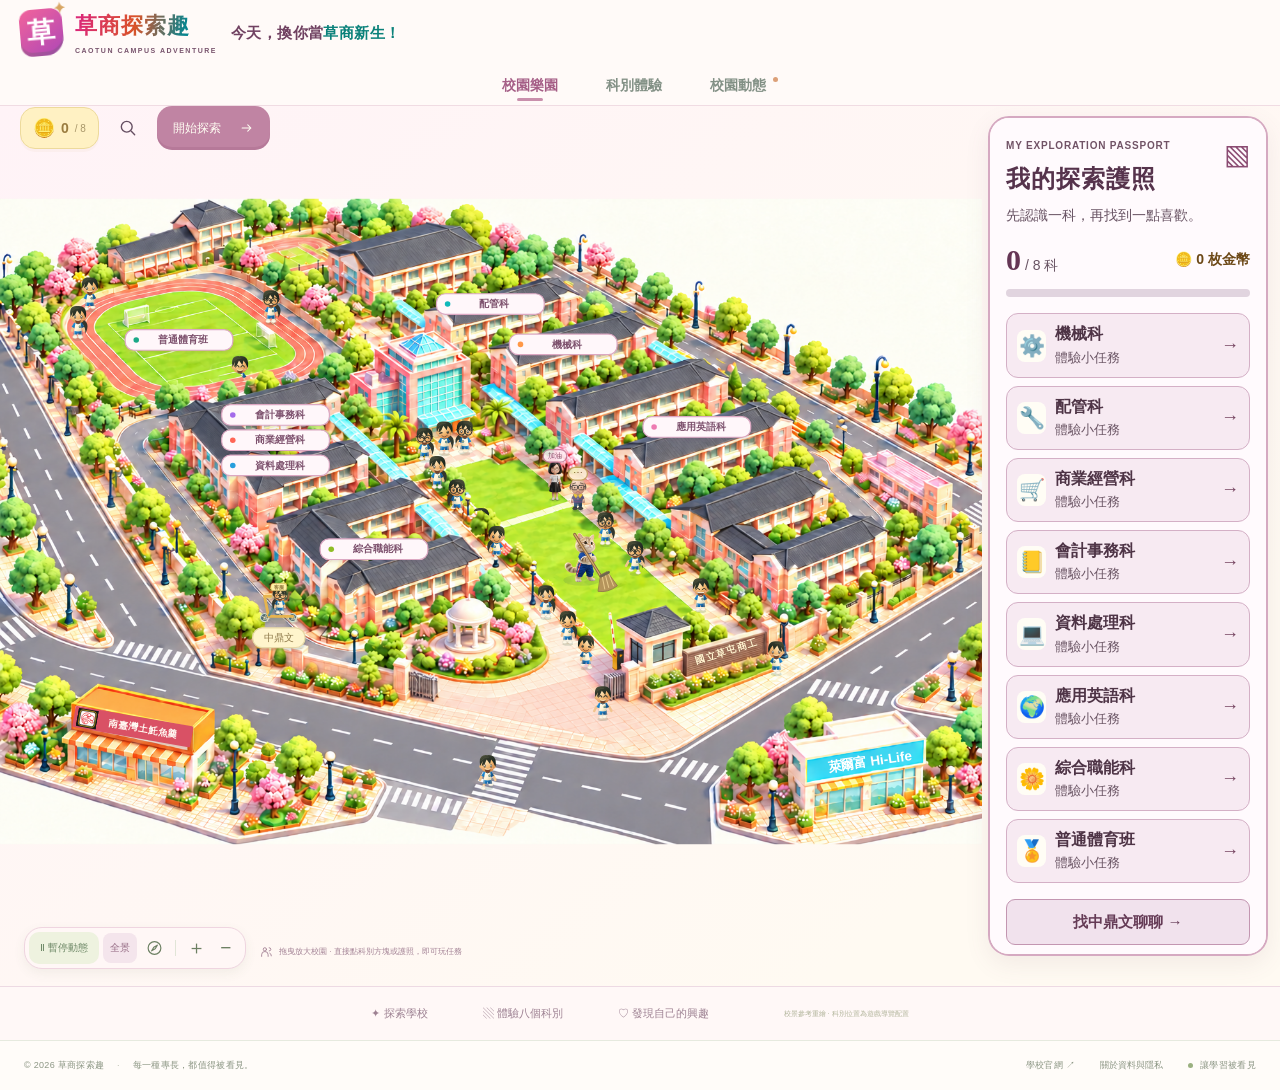
==== index.html @ c5e4c260 "Remove the cheering character background and use the transparent cutout" ====
<!DOCTYPE html>
<html lang="zh-Hant">
<head>
<meta charset="UTF-8"><meta name="viewport" content="width=device-width, initial-scale=1.0">
<meta name="theme-color" content="#fff3f7"><title>草商探索趣｜今天，換你當草商新生！</title>
<link rel="icon" type="image/svg+xml" href="assets/campus-favicon.svg">
<link rel="preload" as="image" href="assets/campus-macaron.png?v=iron-roofs2-pavilion">
<link rel="preload" as="image" href="assets/groundskeeper-cat.png">
<link rel="stylesheet" href="assets/campus.css">
<link rel="stylesheet" href="assets/campus-layout.css?v=supporter-original1">
<link rel="stylesheet" href="assets/data-processing-intro.css?v=shared-photos2">
</head>
<body>
<svg class="icon-library" aria-hidden="true"><defs>
<symbol id="i-compass" viewBox="0 0 24 24"><circle cx="12" cy="12" r="9"/><path d="m16 8-3 5-5 3 3-5z"/></symbol>
<symbol id="i-search" viewBox="0 0 24 24"><circle cx="10.5" cy="10.5" r="6.5"/><path d="m16 16 4 4"/></symbol>
<symbol id="i-arrow" viewBox="0 0 24 24"><path d="M5 12h14m-5-5 5 5-5 5"/></symbol>
<symbol id="i-close" viewBox="0 0 24 24"><path d="m6 6 12 12M18 6 6 18"/></symbol>
<symbol id="i-pin" viewBox="0 0 24 24"><path d="M19 10c0 5-7 11-7 11S5 15 5 10a7 7 0 1 1 14 0Z"/><circle cx="12" cy="10" r="2"/></symbol>
<symbol id="i-book" viewBox="0 0 24 24"><path d="M12 5v15M3 4c4-1 6 0 9 2 3-2 5-3 9-2v14c-4-1-6 0-9 2-3-2-5-3-9-2Z"/></symbol>
<symbol id="i-signal" viewBox="0 0 24 24"><path d="M5 19v-4m7 4V9m7 10V3"/></symbol>
<symbol id="i-settings" viewBox="0 0 24 24"><path d="M4 7h16M4 17h16"/><circle cx="9" cy="7" r="3"/><circle cx="15" cy="17" r="3"/></symbol>
<symbol id="i-people" viewBox="0 0 24 24"><circle cx="9" cy="8" r="3"/><path d="M3 21v-3a6 6 0 0 1 12 0v3m2-16a3 3 0 0 1 0 6m1 4a5 5 0 0 1 3 5"/></symbol>
<symbol id="i-leaf" viewBox="0 0 24 24"><path d="M20 3C8 2 2 8 6 15c7 5 14-1 14-12ZM4 21 15 9"/></symbol>
<symbol id="i-grid" viewBox="0 0 24 24"><rect x="3" y="3" width="7" height="7" rx="2"/><rect x="14" y="3" width="7" height="7" rx="2"/><rect x="3" y="14" width="7" height="7" rx="2"/><rect x="14" y="14" width="7" height="7" rx="2"/></symbol>
<symbol id="i-clock" viewBox="0 0 24 24"><circle cx="12" cy="12" r="9"/><path d="M12 7v5l3 2"/></symbol>
<symbol id="i-award" viewBox="0 0 24 24"><circle cx="12" cy="8" r="5"/><path d="m8 12-2 9 6-3 6 3-2-9"/></symbol>
</defs></svg>
<header class="header">
<div class="header-identity"><a href="./" class="brand" aria-label="草商探索趣首頁"><span class="brand-mark">草<span>✦</span></span><span><span class="brand-name">草商探索趣</span><small>CAOTUN CAMPUS ADVENTURE</small></span></a><h1 class="header-slogan">今天，換你當<span>草商新生！</span></h1></div>
<nav aria-label="主要導覽"><button class="nav-btn active" data-view="map">校園樂園</button><button class="nav-btn" data-view="courses">科別體驗</button><button class="nav-btn" data-view="activity">校園動態 <span class="nav-dot"></span></button></nav>
<div class="header-right"><button id="quest-wallet" class="quest-wallet" aria-label="查看金幣與獎品小舖">🪙 0 / 8</button><span class="demo-pill"><i></i><span id="data-mode">示範動態模式</span></span><button class="icon-btn search-toggle" aria-label="搜尋科別"><svg><use href="#i-search"/></svg></button><button class="visit-btn" id="visit">開始探索 <svg><use href="#i-arrow"/></svg></button></div>
</header>
<main>
<section class="map-page" id="map-page">
<div id="map-viewport" class="map-viewport" aria-label="可拖曳、縮放與選取的立體校園地圖"><svg id="campus-map" viewBox="0 0 1240 815" role="group" aria-label="草商探索趣互動地圖"><defs><linearGradient id="student-skin" x1="0" y1="0" x2=".85" y2="1"><stop stop-color="#ffe5b8"/><stop offset=".55" stop-color="#efbf83"/><stop offset="1" stop-color="#d89d65"/></linearGradient><linearGradient id="student-hair" x2="1" y2="1"><stop stop-color="#575749"/><stop offset=".5" stop-color="#2c3029"/><stop offset="1" stop-color="#1f251f"/></linearGradient><linearGradient id="uniform-blue" x2="1" y2="1"><stop stop-color="#307eac"/><stop offset="1" stop-color="#1b537b"/></linearGradient><filter id="shadow" x="-40%" y="-50%" width="180%" height="230%"><feGaussianBlur stdDeviation="12"/></filter><filter id="soft-shadow" x="-50%" y="-50%" width="200%" height="230%"><feDropShadow dx="0" dy="7" stdDeviation="5" flood-color="#356855" flood-opacity=".16"/></filter><linearGradient id="water" x2="0" y2="1"><stop stop-color="#d2e9e5"/><stop offset="1" stop-color="#c3e1db"/></linearGradient><pattern id="water-grid" width="55" height="32" patternUnits="userSpaceOnUse"><path d="M23 17q6 3 12 0" stroke="#86bdb1" stroke-width="1" fill="none" opacity=".24"/></pattern></defs><g id="map-world"></g></svg></div>
<div class="map-caption"><span class="tiny-orbit"></span>每個科別，都有新的可能<span class="caption-line"></span><span>點選科別方塊，開始體驗</span></div>
<aside class="passport-panel" id="passport-panel" aria-label="探索護照"></aside><aside class="live-panel" hidden><div class="panel-top"><div><span class="eyebrow">CAMPUS HAPPENINGS</span><h2>校園裡，正在發生</h2></div><span class="pulse-label"><i></i><span id="live-label">DEMO</span></span></div><div class="panel-tabs"><button class="active" data-feed="all">最新動態</button><button data-feed="event">活動消息</button></div><div id="feed-list" aria-live="polite"></div><button class="all-activity" data-view="activity">看看校園的大小事 <svg><use href="#i-arrow"/></svg></button><div class="bot-note"><span class="bot-face">▣</span><span>TA bot 的校園觀測站<small id="bot-note">示範動態 · 尚未連接 Discord</small></span><button class="icon-btn" id="connect-bot" aria-label="設定 TA bot 資料來源"><svg><use href="#i-settings"/></svg></button></div></aside>
<div class="map-controls"><button id="toggle-walk" class="walk-toggle" aria-pressed="false">Ⅱ 暫停散步</button><button id="map-fit" class="map-fit" aria-label="查看完整校園全景">全景</button><button class="icon-btn" id="reset-map" aria-label="重設地圖視角"><svg><use href="#i-compass"/></svg></button><span></span><button class="icon-btn" id="zoom-in" aria-label="放大地圖">＋</button><button class="icon-btn" id="zoom-out" aria-label="縮小地圖">−</button></div>
<div class="map-hint"><svg><use href="#i-people"/></svg>拖曳放大校園 · 直接點科別方塊或護照，即可玩任務</div>
<div class="campus-guide"><span>你的探索起點</span><b>還沒想好方向？</b><button id="random-department">幫我選個科別 <svg><use href="#i-arrow"/></svg></button><span class="guide-flower">✿</span></div>
</section>
<section id="content-page" class="content-page" hidden></section>
<section class="stats-bar" hidden aria-label="校園示範統計"><div class="stats-intro"><span class="small-logo">✳</span><div>校園的每一天，<br><b>都有新的成長。</b></div></div><div class="stat"><span><svg><use href="#i-grid"/></svg>探索科別</span><strong>08<small>科</small></strong></div><div class="stat"><span><svg><use href="#i-people"/></svg>本週互動次數</span><strong id="stat-interactions">1,286<small>次</small></strong></div><div class="stat"><span><svg><use href="#i-book"/></svg>進行中的學習活動</span><strong id="stat-activities">12<small>項</small></strong></div><div class="stat"><span><svg><use href="#i-award"/></svg>本月證照學習里程碑</span><strong id="stat-milestones">38<small>筆</small></strong></div><span class="stats-label" id="stats-label">校園動態為示範數據</span></section>
<section class="adventure-promise"><span>✦ 探索學校</span><span>▧ 體驗八個科別</span><span>♡ 發現自己的興趣</span><small>校景參考重繪 · 科別位置為遊戲導覽配置</small></section>
</main>
<footer><span>© <span id="year"></span> 草商探索趣 <span class="footer-dot">·</span> 每一種專長，都值得被看見。</span><div><a href="https://www.ttvs.ntct.edu.tw/" target="_blank" rel="noopener noreferrer">學校官網 ↗</a><button id="source-info">關於資料與隱私</button><span class="built-with"><i></i>讓學習被看見</span></div></footer>
<div class="modal-backdrop" id="modal-backdrop" hidden><section class="dialog" id="dialog" role="dialog" aria-modal="true" aria-labelledby="dialog-title" tabindex="-1"></section></div>
<div class="toast" id="toast" role="status" hidden></div>
<script src="assets/curriculum-data.js" defer></script>
<script src="assets/campus-life.js?v=header-supporter3d1" defer></script>
<script src="assets/campus-quests.js?v=readable1" defer></script>
<script src="assets/campus-art.js" defer></script>
<script src="assets/campus-map.js?v=header-supporter3d1" defer></script>
<script src="assets/campus-navigation.js?v=header-supporter3d1" defer></script>
<script src="assets/campus-visitor.js?v=supporter-cutout1" defer></script>
<script src="assets/campus-missions.js" defer></script>
<script src="assets/campus-guides.js?v=readable1" defer></script>
<script src="assets/data-processing-intro.js?v=shared-photos2" defer></script>
<script src="assets/business-management-intro.js?v=business-photos1" defer></script>
<script src="assets/campus-app.js?v=business-photos1" defer></script>
</body></html>
---- assets/campus.css ----
:root{--ink:#263d36;--muted:#7d8c83;--green:#2c6a50;--line:#e4e9df;--cream:#fbfcf6;--orange:#e69b67}*{box-sizing:border-box}body{margin:0;color:var(--ink);background:#fbfcf7;font-family:Inter,"Noto Sans TC","PingFang TC","Microsoft JhengHei",sans-serif;font-size:14px;-webkit-font-smoothing:antialiased}button,a,input{font:inherit}button,a{-webkit-tap-highlight-color:transparent}button{cursor:pointer}a{color:inherit;text-decoration:none}button{color:inherit}button:focus-visible,a:focus-visible,[role=button]:focus-visible,input:focus-visible{outline:3px solid #d4a45c;outline-offset:4px}button{border:0;background:none}svg{width:20px;height:20px;fill:none;stroke:currentColor;stroke-width:1.65;stroke-linecap:round;stroke-linejoin:round;flex-shrink:0}[hidden]{display:none!important}.icon-library{position:absolute;width:0;height:0;overflow:hidden}.header{height:96px;display:flex;align-items:center;justify-content:space-between;padding:0 4.2%;border-bottom:1px solid #e5e9de;background:#fcfcf7;position:relative;z-index:5}.brand{display:flex;gap:12px;align-items:center;font-weight:800;font-size:23px;letter-spacing:1px}.brand small{display:block;font-size:8px;font-weight:600;letter-spacing:2.1px;margin-top:6px}.brand-mark{width:43px;height:47px;background:#33674f;color:#fcf7da;display:grid;place-items:center;font-size:28px;position:relative;transform:rotate(-5deg);border-radius:13px 15px 17px 12px}.brand-mark span{position:absolute;font-size:15px;right:-6px;top:-8px;color:#d8a563}.header nav{height:100%;display:flex;gap:33px;align-items:stretch;margin-left:38px}.nav-btn{position:relative;color:#829085;font-size:14px;font-weight:600;padding:0 4px}.nav-btn.active{color:#2a624a}.nav-btn.active:after{position:absolute;content:'';bottom:22px;left:30%;right:30%;height:3px;border-radius:3px;background:#387655}.nav-dot{display:inline-block;width:5px;height:5px;background:#dca078;border-radius:50%;margin-bottom:8px;margin-left:3px}.header-right{display:flex;gap:18px;align-items:center}.demo-pill{font-size:11px;display:flex;align-items:center;gap:6px;color:#7c886e}.demo-pill i,.pulse-label i,.built-with i{width:6px;height:6px;background:#74a482;border-radius:50%;display:inline-block}.icon-btn{display:grid;place-items:center;width:34px;height:34px;border-radius:8px}.icon-btn:hover{background:#edf1e7}.visit-btn{background:#2f644d;color:#fffef3;padding:12px 16px;display:flex;align-items:center;gap:18px;border-radius:8px;font-size:12px}.visit-btn svg{width:15px}.map-page{height:748px;position:relative;overflow:hidden;background:radial-gradient(ellipse at 43% 48%,#dfede4 0,#ecf2e9 54%,#f3f4eb 100%)}.map-page:after{content:'';position:absolute;inset:0;pointer-events:none;background:radial-gradient(ellipse at 55% 20%,transparent 30%,#f0f3e52a 70%)}.intro{position:absolute;z-index:2;top:47px;left:4.2%;pointer-events:none}.eyebrow{font-size:10px;letter-spacing:2.5px;font-weight:650;color:#7c917f}.intro .eyebrow{display:flex;align-items:center;gap:8px;letter-spacing:3px}.eyebrow>span{width:17px;height:1px;background:#748b72}.intro h1{font-size:43px;line-height:1.5;letter-spacing:2px;margin:19px 0 17px;font-weight:800;position:relative}.intro h1 span{color:#387052;position:relative;white-space:nowrap}.intro h1 span:after{content:'';height:9px;background:#d6deb5b3;position:absolute;bottom:1px;left:0;right:0;border-radius:50%;z-index:-1}.hero-star{position:absolute;width:26px;height:26px;right:-21px;top:62px;color:#be9c62;stroke-width:.6;fill:#be9c62}.intro p{color:#7b887c;font-size:13px;line-height:1.95;letter-spacing:.7px;margin:0}.intro-bottom{display:flex;align-items:center;gap:10px;margin-top:24px;font-size:9px;color:#7d8979}.intro-bottom small{display:block;font-size:8px;color:#98a293;margin-top:4px}.avatars{display:flex;padding-left:5px}.avatars b{font-size:9px;font-weight:500;display:grid;place-items:center;height:25px;width:25px;border:2px solid #eff3e8;margin-left:-5px;border-radius:50%;background:#d9c4a5;color:#665b42}.avatars b:nth-child(2){background:#b0c8ae}.avatars b:nth-child(3){background:#e6ba9b}.avatars b:nth-child(4){background:#fffaf0;color:#8c977f}.map-toolbar{position:absolute;top:30px;left:38.5%;display:flex;gap:6px;z-index:3;padding:6px;background:#fbfcf1cc;border:1px solid #fff9;border-radius:30px;box-shadow:0 4px 20px #465f4010}.chip{border-radius:24px;font-size:10px;display:flex;align-items:center;gap:6px;padding:10px 12px;white-space:nowrap;color:#89907e}.chip svg{width:13px;height:13px}.chip.active{background:#3b6d51;color:white;box-shadow:0 3px 6px #2a5d4f1a}.chip:hover:not(.active){background:#e9eedf}.dot{display:inline-block;height:6px;width:6px;border-radius:50%}.engineering{background:#dbac74}.business{background:#9eabcf}.community{background:#8ab17d}.map-viewport{position:absolute;width:calc(100% - 286px);height:790px;left:0;top:34px;cursor:grab;touch-action:none;z-index:1}.map-viewport.dragging{cursor:grabbing}.map-viewport>svg{height:100%;width:100%;overflow:visible;stroke:none}.map-viewport .island{cursor:pointer;outline:none;transition:opacity .3s}.map-viewport .island.dim{opacity:.22}.map-viewport .island:focus-visible .island-top{stroke:#386a4f;stroke-width:4}.island-top{transition:filter .25s}.island:hover .island-top{filter:brightness(1.04)}.island-label{font-family:inherit;pointer-events:none;stroke:none}.island-label .label-name{font-size:13px;fill:#3d5e4d;font-weight:700;letter-spacing:.4px}.island-label .label-sub{font-size:8px;fill:#8a9b86}.island:hover .label-bg{fill:#fffdf0}.label-bg{fill:#fcfff4;filter:drop-shadow(0 3px 5px #3a60441a)}.map-caption{position:absolute;left:34%;bottom:89px;font-size:10px;color:#7a9387;display:flex;align-items:center;gap:10px;z-index:2;pointer-events:none;letter-spacing:1px}.tiny-orbit{width:9px;height:9px;border:1px solid #91a38b;border-radius:50%}.caption-line{height:1px;width:28px;background:#b1c2ad}.map-caption>span:last-child{font-size:9px;color:#8ea18d}.live-panel{position:absolute;z-index:3;right:3.3%;top:111px;width:268px;background:#fcfdf8ed;border:1px solid #fff;border-radius:16px;box-shadow:0 10px 35px #4a695312;overflow:hidden}.panel-top{padding:23px 21px 17px;display:flex;justify-content:space-between;align-items:center}.panel-top .eyebrow{font-size:8px;letter-spacing:1.4px;color:#929d86}.panel-top h2{font-size:19px;letter-spacing:1px;margin:9px 0 0}.pulse-label{display:flex;align-items:center;gap:5px;font-size:8px;color:#7e9d71;letter-spacing:1px;border:1px solid #e1e9d8;padding:5px 7px;border-radius:12px}.pulse-label i{width:4px;height:4px}.panel-tabs{display:flex;gap:24px;border-bottom:1px solid #e9eddf;padding:0 21px}.panel-tabs button{font-size:11px;padding:0 0 12px;color:#9ba18f;position:relative}.panel-tabs button.active{color:#43734b}.panel-tabs button.active:after{content:'';height:2px;background:#527a4b;position:absolute;bottom:0;left:0;right:0}.feed-item{padding:18px 20px 16px;width:100%;text-align:left;display:flex;gap:10px;align-items:flex-start;border-bottom:1px solid #edf0e5;transition:background .2s}.feed-item:hover{background:#f0f4e8}.feed-icon{width:31px;height:31px;display:grid;place-items:center;border-radius:9px;flex-shrink:0;font-size:14px}.feed-item h3{font-size:11px;line-height:1.7;margin:0 0 6px;font-weight:600}.feed-meta{font-size:9px;color:#9ba391;display:flex;align-items:center;gap:6px}.feed-meta b{font-size:8px;font-weight:500;color:#7f9179;background:#edf2e4;padding:2px 5px;border-radius:3px}.all-activity{display:flex;align-items:center;justify-content:center;gap:18px;font-size:10px;color:#66815d;padding:17px;width:100%}.all-activity svg{width:13px;height:13px}.bot-note{display:flex;align-items:center;gap:9px;background:#f0f3e9;border-top:1px dashed #dbe2cf;padding:13px 14px;font-size:10px;color:#6d7e60}.bot-note small{display:block;font-size:8px;color:#9ba38d;margin-top:4px}.bot-face{font-size:26px;color:#8eaa77}.bot-note .icon-btn{margin-left:auto;width:25px;height:25px}.bot-note svg{width:14px}.map-controls{display:flex;align-items:center;position:absolute;right:26%;bottom:28px;background:#fffff4;border:1px solid #e0e6d6;border-radius:10px;padding:5px;box-shadow:0 4px 8px #59734f08;z-index:3}.map-controls .icon-btn{width:30px;height:30px;font-size:19px;color:#6d8063}.map-controls .icon-btn svg{width:17px}.map-controls>span{width:1px;height:16px;background:#e1e5d7;margin:0 5px}.map-hint{position:absolute;bottom:38px;left:36.5%;font-size:9px;color:#8c9e89;display:flex;align-items:center;gap:6px;z-index:2}.map-hint svg{width:13px;height:13px}.island-guide{position:absolute;left:4.2%;bottom:40px;z-index:2;width:235px;padding:18px 22px;background:#fbfcf0c2;border:1px solid #fff;border-radius:12px;box-shadow:0 8px 25px #45634805}.island-guide>span:first-child{font-size:8px;letter-spacing:2px;color:#98a186;display:block}.island-guide b{font-size:13px;display:block;margin:9px 0}.island-guide button{display:flex;align-items:center;gap:15px;font-size:10px;color:#7d9472;padding:0}.island-guide svg{width:13px;height:13px}.guide-flower{position:absolute;font-size:47px;color:#c1cdb0;right:17px;top:28px}.stats-bar{display:flex;align-items:center;padding:29px 5% 35px;background:#fbfcf5;border-top:1px solid #e5e9dc;position:relative;gap:0}.stats-intro{display:flex;align-items:center;gap:13px;font-size:12px;line-height:1.9;flex:1.2}.small-logo{width:41px;height:43px;border-radius:12px;display:grid;place-items:center;background:#eaf0de;color:#728758;font-size:30px}.stats-intro b{font-weight:600}.stat{flex:1;border-left:1px solid #e8ebdf;padding-left:39px}.stat>span{font-size:10px;color:#8b9681;display:flex;align-items:center;gap:7px}.stat svg{width:13px;height:13px}.stat strong{font-size:30px;letter-spacing:1px;display:block;font-weight:550;margin-top:10px;color:#3b5d46;font-family:Georgia,"Times New Roman",serif}.stat strong small{font-size:10px;color:#929d88;margin-left:7px;font-family:inherit;font-weight:400}.stats-label{position:absolute;right:4.2%;bottom:11px;font-size:8px;color:#a1a78e}footer{display:flex;justify-content:space-between;gap:15px;align-items:center;font-size:9px;color:#8d9785;padding:23px 4.2%;border-top:1px solid #e6eadf;letter-spacing:.3px}footer>div{display:flex;align-items:center;gap:25px}footer button{font-size:9px;padding:0;color:inherit}.footer-dot{margin:0 10px;color:#b8bdae}.built-with{display:flex;align-items:center;gap:7px}.built-with i{height:5px;width:5px;background:#9ab080}.content-page{min-height:740px;padding:65px 8%;background:#f0f4e9}.page-eyebrow{font-size:10px;letter-spacing:3px;color:#7b9273}.content-page h1{font-size:36px;margin:14px 0}.page-description{color:#87917f;line-height:1.9;font-size:13px}.course-grid{display:grid;grid-template-columns:repeat(3,1fr);gap:20px;margin-top:35px}.course-card{padding:25px;text-align:left;border-radius:17px;background:#fffef5;border:1px solid #e4e9da;transition:transform .2s,box-shadow .2s}.course-card:hover{transform:translateY(-5px);box-shadow:0 10px 25px #3152380b}.course-card .card-icon{font-size:30px;margin-bottom:20px;display:block}.course-card h2{font-size:18px;margin:10px 0}.course-card p{font-size:12px;line-height:1.9;color:#839077;min-height:45px}.course-card .tag{font-size:10px;color:#728968;background:#edf1e6;border-radius:5px;display:inline-block;padding:5px 8px;margin-top:8px}.card-bottom{display:flex;justify-content:space-between;align-items:center;margin-top:22px;font-size:11px;color:#5e7c54}.activity-list{margin-top:30px;max-width:800px}.activity-list .feed-item{border:1px solid #e2e8d9;border-radius:12px;background:#fcfdf5;margin-bottom:12px;padding:22px}.activity-list .feed-item h3{font-size:15px}.activity-list .feed-meta{font-size:11px}.activity-list .feed-icon{height:43px;width:43px;font-size:20px}.modal-backdrop{position:fixed;inset:0;background:#203a3155;z-index:20;backdrop-filter:blur(7px);display:flex;align-items:center;justify-content:center;padding:24px}.dialog{width:560px;max-width:100%;max-height:88dvh;overflow-y:auto;background:#fcfdf5;border-radius:22px;box-shadow:0 30px 100px #12312535;padding:33px;position:relative;outline:0}.dialog-close{position:absolute;top:18px;right:18px;color:#7f8f75}.dialog-hero{height:115px;border-radius:13px;display:flex;align-items:center;justify-content:center;font-size:64px;margin:14px 0 25px;position:relative}.dialog .eyebrow{font-size:9px;letter-spacing:2px}.dialog h2{font-size:25px;letter-spacing:1px;margin:11px 0}.dialog p{font-size:13px;color:#7e8c74;line-height:1.95}.dialog h3{font-size:13px;margin:24px 0 13px}.dialog ul{padding-left:19px;line-height:2.1;font-size:12px;color:#74836a}.detail-tags{display:flex;gap:8px;flex-wrap:wrap}.detail-tags span{font-size:11px;padding:8px 11px;background:#eaf0e0;border-radius:7px;color:#68825b}.notice{padding:13px 15px;border-radius:9px;font-size:10px;line-height:1.8;background:#f1eedf;color:#8c815f;margin:20px 0}.dialog-footer{border-top:1px solid #e2e8d8;padding-top:16px;display:flex;align-items:center;justify-content:space-between;font-size:10px;color:#849277}.dialog-footer button,.primary-btn{background:#3c6b50;color:#fff;border-radius:8px;padding:11px 15px;font-size:12px}.dialog a{color:#47734e;text-decoration:underline}.dialog label{font-size:12px;display:block;margin:25px 0 9px}.dialog input{width:100%;border:1px solid #dce4ce;background:#fffef8;padding:13px;border-radius:9px;color:#36543b;font-size:13px}.form-actions{display:flex;gap:10px;margin-top:20px;align-items:center}.secondary-btn{padding:10px 14px;border:1px solid #d8e1cd;border-radius:8px;color:#7c8c70;font-size:12px}.form-status{font-size:11px;color:#9d633f;line-height:1.9;min-height:18px;margin-top:12px}.search-results{margin-top:18px}.search-result{display:flex;text-align:left;gap:14px;align-items:center;width:100%;padding:14px 8px;border-bottom:1px solid #e6ebdd;font-size:14px}.search-result span{font-size:24px}.search-result small{display:block;color:#8c9b80;font-size:10px;margin-top:5px}.search-result:hover{background:#edf2e4}.toast{position:fixed;bottom:35px;left:50%;transform:translateX(-50%);background:#2f5541;color:#fffdf1;border-radius:10px;padding:14px 24px;font-size:12px;z-index:30;box-shadow:0 10px 25px #23483026}.code-block{background:#edf2e4;padding:14px;border-radius:9px;overflow:auto;font-size:10px;color:#63785a;line-height:1.9}.map-viewport:before{content:'';position:absolute;width:300px;height:130px;left:45%;bottom:180px;border-radius:50%;background:#a7c5b1;opacity:.1;filter:blur(30px);pointer-events:none}@media(min-width:1500px){.map-page{height:790px}.map-viewport{left:4%;width:calc(100% - 390px)}.intro{top:65px}.live-panel{right:4.2%;width:290px;top:135px}.map-toolbar{left:40%}}@media(max-width:1150px){.header{padding:0 3%;height:82px}.brand{font-size:19px}.header nav{gap:20px;margin-left:0}.header-right{gap:10px}.demo-pill{display:none}.intro{left:3%;top:34px}.intro h1{font-size:34px}.intro p{font-size:11px}.intro-bottom{display:none}.live-panel{right:2%;width:234px;top:105px}.panel-top{padding:19px 17px 14px}.panel-top h2{font-size:17px}.feed-item{padding:15px}.map-toolbar{left:34%;top:24px;gap:0}.chip{padding:9px 9px;font-size:9px}.map-page{height:680px}.map-viewport{width:calc(100% - 180px);left:-60px;top:12px;height:740px}.map-caption{left:29%;bottom:85px;font-size:9px}.map-hint{left:31%;bottom:36px;font-size:8px}.map-controls{right:26%;bottom:25px}.island-guide{left:3%;width:205px;bottom:30px;padding:16px}.guide-flower{font-size:37px}.stat{padding-left:25px}.stats-intro{font-size:10px}.stat>span{font-size:9px}.stats-bar{padding-left:3%;padding-right:3%}.stat strong{font-size:27px}footer{font-size:8px;padding:20px 3%}footer>div{gap:15px}}
@media(max-width:800px){.header{height:74px;padding:0 5%}.brand{font-size:18px;gap:9px}.brand small{font-size:6px;letter-spacing:1.5px}.brand-mark{height:36px;width:34px;font-size:22px}.header nav{display:none}.header-right{gap:5px}.visit-btn{font-size:10px;padding:10px 12px;gap:8px}.visit-btn svg{width:13px}.map-page{height:1160px}.intro{top:33px;left:6%}.intro h1{font-size:35px;margin:12px 0}.intro p{font-size:11px}.intro .eyebrow{font-size:8px}.hero-star{right:-13px;top:50px;width:20px}.map-toolbar{top:282px;left:50%;transform:translateX(-50%);max-width:94%;padding:4px;gap:2px}.chip{font-size:9px;padding:9px 10px}.map-viewport{width:100%;height:600px;left:0;top:280px}.map-controls{right:6%;bottom:405px}.map-hint{left:6%;bottom:416px;font-size:9px}.map-caption{display:none}.live-panel{left:6%;right:6%;top:801px;width:auto}.panel-top{padding:17px 20px 14px}.panel-top>div{display:flex;gap:12px;align-items:center;flex-direction:row-reverse}.panel-top h2{margin:0;font-size:16px}.panel-top .eyebrow{font-size:7px}.panel-tabs{display:none}.feed-item{padding:12px 19px;gap:12px}.feed-item h3{margin:0 0 3px;font-size:11px}.feed-icon{width:28px;height:28px}.feed-meta{font-size:8px}.all-activity{padding:12px}.bot-note{padding:10px 15px}.island-guide{left:auto;right:6%;top:54px;bottom:auto;width:126px;padding:14px 12px;background:#f9fbef90}.island-guide>span:first-child{font-size:7px;letter-spacing:1px}.island-guide b{font-size:10px;margin:8px 0 10px}.island-guide button{font-size:8px;gap:4px}.guide-flower{position:static!important;display:block;font-size:40px;text-align:center;margin-top:10px;color:#abbf99}.stats-bar{padding:24px 6% 30px;display:grid;grid-template-columns:1fr 1fr;gap:26px}.stats-intro{display:none}.stat{padding-left:18px;border-left:2px solid #e2e8d6}.stat>span{font-size:9px}.stat strong{font-size:29px;margin-top:7px}.stats-label{font-size:7px;bottom:8px;right:6%}footer{padding:20px 6%;align-items:flex-start;flex-direction:column;font-size:8px;gap:13px}footer>div{width:100%;gap:20px}.built-with{margin-left:auto}.content-page{padding:35px 6%;min-height:750px}.content-page h1{font-size:29px}.course-grid{grid-template-columns:1fr 1fr;gap:12px;margin-top:25px}.course-card{padding:18px 15px}.course-card h2{font-size:16px}.course-card p{font-size:10px}.course-card .card-icon{font-size:25px;margin-bottom:12px}.card-bottom{font-size:9px}.dialog{padding:27px 23px;max-height:88dvh;border-radius:17px}.dialog h2{font-size:22px}.dialog-hero{height:90px;font-size:52px}.modal-backdrop{padding:15px}.dialog p{font-size:12px}.dialog .notice{font-size:9px}.toast{bottom:20px;max-width:90%;width:max-content;font-size:11px}.header:after{content:'';position:absolute;bottom:0;left:0;right:0;height:1px;background:#e2e8da}}
@media(prefers-reduced-motion:reduce){*{scroll-behavior:auto!important;transition:none!important;animation:none!important}} 
/* Keep the map clear of the introduction and information controls. */
@media(min-width:801px){.map-caption{left:34%;bottom:68px}.map-viewport{top:12px;height:724px}.map-hint{bottom:30px}.island-guide{bottom:28px;width:225px}.guide-flower{font-size:38px;right:12px}.map-caption{display:none}}
@media(max-width:800px){.header{height:112px;padding-bottom:38px}.header nav{display:flex;position:absolute;left:6%;right:6%;bottom:0;height:38px;align-items:stretch;justify-content:center;gap:45px;margin:0}.nav-btn{font-size:10px;padding:0 2px}.nav-btn.active:after{bottom:0;left:10%;right:10%;height:2px}.nav-dot{width:4px;height:4px;margin-bottom:5px}.island-guide{display:none}.intro h1{font-size:36px;letter-spacing:1px}.intro{top:29px}.intro p{font-size:12px}.map-toolbar{top:268px}.map-viewport{width:calc(100% + 80px);left:-40px;height:420px;top:306px}.map-controls{bottom:405px}.map-hint{bottom:414px;left:6%;font-size:8px}.live-panel{top:795px}.map-page{height:1160px}}
.program-tabs{display:flex;gap:8px;border-bottom:1px solid #e3e9d9;padding-bottom:12px;margin-top:25px;flex-wrap:wrap}.program-tabs button{border:1px solid #d9e2ce;border-radius:8px;padding:9px 15px;font-size:12px;color:#728765}.program-tabs button.active{background:#3b6b50;border-color:#3b6b50;color:#fff}.program-intro{padding-top:23px}.program-intro h3{font-size:20px;margin:12px 0 20px}.program-intro h3 small{display:block;font-size:10px;color:#87967c;margin-top:8px;font-weight:400}.credit-overview{display:grid;grid-template-columns:repeat(4,1fr);gap:8px;background:#edf2e4;padding:18px 12px;border-radius:12px}.credit-overview div{text-align:center;border-right:1px solid #dae3ce}.credit-overview div:last-child{border:0}.credit-overview strong{display:block;font-size:24px;font-family:Georgia,serif;color:#456746}.credit-overview span{display:block;font-size:9px;color:#87977a;margin-top:6px}.highlight-courses{display:grid;grid-template-columns:1fr 1fr;gap:8px}.highlight-courses>span{font-size:11px;display:flex;align-items:center;justify-content:space-between;gap:8px;background:#f0f3e8;border-radius:7px;padding:11px 10px;color:#627b55;line-height:1.6}.highlight-courses b{font-weight:400;white-space:nowrap;font-size:9px;color:#8a9c7b}.course-source{margin-top:15px;font-size:10px;line-height:1.9}.certificate-info{border-left:3px solid #d7e2c7;padding-left:15px;font-size:10px;line-height:1.8}.certificate-info p{font-size:11px}.island-activity-link{display:block;font-size:11px;color:#758b65;margin:23px auto 0}.curriculum-badge{display:flex;align-items:center;gap:9px;font-size:11px;color:#577c4f;margin-top:25px}.curriculum-badge svg{width:16px;height:16px}.curriculum-badge span{color:#92a083;font-size:10px}.curriculum-badge a{margin-left:10px;text-decoration:underline;text-underline-offset:4px}.curriculum-catalog{margin-top:65px;border-top:1px solid #dbe5cf;padding-top:40px;scroll-margin-top:30px}.curriculum-catalog h2{font-size:28px;letter-spacing:1px;margin:15px 0}.catalog-filters{display:grid;grid-template-columns:1.2fr .8fr 1fr 1.6fr;gap:14px;margin:25px 0}.catalog-filters label{font-size:10px;letter-spacing:.5px;color:#839376;display:flex;flex-direction:column;gap:9px}.catalog-filters select,.catalog-filters input{min-width:0;width:100%;border:1px solid #d7e2c9;color:#4e6d47;border-radius:8px;background:#fbfdf5;padding:12px 10px;height:42px;font-size:11px}.catalog-summary{padding-top:15px;display:flex;align-items:center;justify-content:space-between;gap:15px;font-size:10px;color:#889a7b}.catalog-summary strong{font-size:19px;color:#3e6140;margin-right:12px}.catalog-summary>div>span{font-size:10px}.catalog-source{margin:14px 0 22px;font-size:10px;color:#67885b}.catalog-source a{text-decoration:underline;text-underline-offset:4px}.table-scroll{overflow:auto;border:1px solid #dce5d1;border-radius:12px;background:#fbfdf5;max-height:610px}.course-table{width:100%;border-collapse:separate;border-spacing:0;text-align:left;font-size:11px;min-width:760px}.course-table caption{text-align:left;font-size:10px;padding:14px 20px;color:#7f9373;background:#f5f7ed}.course-table th,.course-table td{padding:13px 10px;border-bottom:1px solid #e7eddf;vertical-align:middle;line-height:1.7}.course-table thead th{font-size:10px;color:#6f8662;background:#eaf0e1;position:sticky;top:0;z-index:1;font-weight:500}.course-table th:first-child{padding-left:20px;min-width:180px}.course-table th[scope=row]{font-weight:500;font-size:12px;color:#496943}.course-table small{display:block;font-size:9px;color:#96a487;font-weight:400;max-width:250px;line-height:1.9}.course-table td{color:#6d8561;white-space:nowrap}.course-table tbody tr:hover{background:#f0f5e8}.course-table .zero-credit{color:#c0cab4}.course-table .total-credit{font-weight:600;color:#4c6c43}.course-kind{display:inline-block;border-radius:4px;background:#edf2e5;padding:2px 5px;font-size:9px;color:#809271}.course-table a{font-size:9px;text-decoration:underline;text-underline-offset:3px}.catalog-footnote{font-size:10px;color:#8a9c7c;line-height:1.9;margin:14px 0 0}.catalog-empty{text-align:center;padding:35px!important}.curriculum-sources{padding:3px 16px 10px;background:#f0f3e7;border-radius:10px;margin-top:20px}.curriculum-sources h3{margin-top:16px}.curriculum-sources p{font-size:11px}.curriculum-sources ul{font-size:10px;line-height:2.3}.dialog .curriculum-sources a{line-height:2}
@media(max-width:800px){.catalog-filters{grid-template-columns:1fr 1fr;gap:12px}.catalog-keyword{grid-column:auto}.catalog-summary{align-items:flex-start;gap:12px;flex-direction:column}.catalog-summary>div>span{display:block;margin-top:8px}.curriculum-catalog h2{font-size:24px}.curriculum-badge{font-size:9px;gap:5px;flex-wrap:wrap}.curriculum-badge span{font-size:8px}.curriculum-badge a{font-size:9px;margin-left:auto}.credit-overview{padding:16px 7px;gap:4px}.credit-overview strong{font-size:23px}.credit-overview span{font-size:8px}.highlight-courses{grid-template-columns:1fr}.curriculum-catalog{margin-top:40px;padding-top:30px}.highlight-courses>span{font-size:11px}.course-source{font-size:9px}.table-scroll{max-height:520px}.program-tabs button{font-size:11px}.chip{padding-left:8px;padding-right:8px;font-size:8px}}
/* A soft, storybook campus with original animal neighbours. */
body{font-family:"Arial Rounded MT Bold","Noto Sans TC","PingFang TC","Microsoft JhengHei",sans-serif;background:#fffdf2}.header{background:#fffdf2}.brand-mark{border-radius:16px 19px 17px 14px;background:#588064;box-shadow:inset 0 -4px #38644930}.map-page{background:radial-gradient(ellipse at 48% 48%,#e0f0dc 0,#eff5dc 55%,#f8f6e5 100%)}.intro h1{color:#3c6047;letter-spacing:2px}.intro h1 span{color:#729756}.hero-star{color:#d7b374}.map-toolbar{background:#fffdf0ef;border:2px solid #fffdf7;box-shadow:0 4px 0 #b9cba324;border-radius:24px}.chip.active{background:#83a571;box-shadow:inset 0 -3px #5c805941}.visit-btn{border-radius:15px;background:#6d9362;box-shadow:inset 0 -3px #466b4b55}.live-panel{background:#fffdf3;border-radius:23px;border:3px solid #fffef8;box-shadow:0 8px 0 #bac9a422,0 12px 30px #4a69500c}.island-guide{border-radius:23px;background:#fffdf0e6;border:2px solid #fffef5}.bot-note{background:#f0f3df}.panel-tabs button.active{color:#6f925c}.map-controls{border-radius:18px;border:2px solid #fffdf5;background:#fffced}.label-bg{fill:#fff5d5;filter:drop-shadow(0 4px 0 #637b3220)}.island-label .label-name{font-size:18px;fill:#4d6b47;font-weight:800;letter-spacing:1px}.map-viewport .island-top{stroke-width:5;stroke-linejoin:round}.island:hover .label-bg,.island:focus-visible .label-bg{fill:#fff0b5}.island:hover .friend-bob{animation:happy-hop .8s ease-in-out infinite}.friend-bob{animation:gentle-bob 4s ease-in-out infinite;transform-origin:center bottom}.animal-friend:nth-child(even) .friend-bob{animation-delay:-1.8s}.course-card{border-radius:25px;background:#fffdf1;border:2px solid #e6ecd7;box-shadow:0 4px 0 #bdc9a021}.course-card .card-icon{background:#eff2da;width:65px;height:65px;display:grid;place-items:center;border-radius:22px}.course-grid{grid-template-columns:repeat(4,1fr);gap:18px}.course-card h2{font-size:19px}.course-card .eyebrow{font-size:8px;letter-spacing:1.3px}.dialog{background:#fffcf0;border:4px solid #fffef5;border-radius:30px;max-width:690px;width:690px;padding:27px}.department-welcome{position:relative;background:var(--department-color);border-radius:22px;padding:25px 24px 20px;margin:22px 0 24px;overflow:hidden}.department-welcome:after{content:'✿';position:absolute;right:25px;bottom:-21px;font-size:110px;color:#fff7;transform:rotate(12deg);pointer-events:none}.department-welcome .eyebrow{font-size:9px;letter-spacing:2px;color:#708460}.department-welcome h2{font-size:29px;color:#3c6248;margin:12px 0}.department-welcome p{font-size:12px;max-width:80%;margin:8px 0 0;color:#678057}.department-mascot{float:right;font-size:48px;margin:2px 0 0 10px;position:relative;z-index:1}.lesson-groups h3{display:flex;align-items:center;gap:8px;font-size:15px;color:#54734b;margin:27px 0 15px}.lesson-groups h3 svg{width:18px}.lesson-groups h3>span{margin-left:auto;font-size:10px;color:#93a47c;background:#edf1dc;border-radius:12px;padding:5px 9px;font-weight:400}.specialist-list{display:grid;grid-template-columns:1fr 1fr;gap:10px}.specialist-course{background:#f4f5e6;border:1px solid #e5e9d3;border-radius:15px;padding:15px 14px}.specialist-course h4{font-size:12px;line-height:1.6;margin:0 0 6px;color:#4c6c45}.specialist-course span{font-size:9px;color:#90a079}.specialist-course p{font-size:9px;color:#8a9c77;margin:8px 0;line-height:1.8}.specialist-course a{font-size:9px;text-decoration:none;color:#789461}.course-footnote{font-size:9px!important;color:#98a080!important;line-height:1.9!important;margin:20px 0 0}.content-page{background:#f1f5e5}.curriculum-catalog h2{color:#53734c}.course-table{background:#fffdf2}.stats-bar{background:#fffdf1}.stats-bar strong{color:#5a7f4b}.small-logo{background:#eef1d7;color:#94ab68}.stats-bar .stats-label{color:#a0a589}footer{background:#fffdf5}.intro-bottom .avatars b{font-size:15px;width:29px;height:29px;background:#f7e5bb;border-color:#f3f6e4}.intro-bottom .avatars b:nth-child(2){background:#e5ecd0}.intro-bottom .avatars b:nth-child(3){background:#f2dccb}
@keyframes gentle-bob{0%,100%{transform:translateY(0)}50%{transform:translateY(-2px)}}@keyframes happy-hop{0%,100%{transform:translateY(0)}50%{transform:translateY(-7px) rotate(3deg)}}
@media(max-width:1100px){.course-grid{grid-template-columns:repeat(2,1fr)}}
@media(max-width:800px){.specialist-list{grid-template-columns:1fr}.department-welcome{padding:23px 18px 18px;border-radius:18px}.department-welcome h2{font-size:26px}.department-welcome p{max-width:100%;font-size:11px}.department-mascot{font-size:37px}.department-welcome .eyebrow{font-size:7px;letter-spacing:1px}.dialog{padding:20px 17px;border-radius:24px}.dialog-close{top:12px;right:12px}.course-grid{gap:12px}.course-card{padding:17px 13px;border-radius:20px}.course-card h2{font-size:17px}.course-card .card-icon{height:52px;width:52px;font-size:27px;border-radius:18px}.course-card .eyebrow{font-size:7px}.map-viewport{width:calc(100% + 60px);left:-30px;top:310px}.map-toolbar{max-width:96%}.chip{padding:9px 8px}.department-welcome:after{font-size:88px}}
@media(prefers-reduced-motion:reduce){.friend-bob,.island:hover .friend-bob{animation:none}}
@media(min-width:801px){.island-guide{bottom:18px;width:190px;padding:12px 17px}.island-guide b{font-size:12px}.guide-flower{font-size:29px;right:10px;top:30px}}
/* An ocean archipelago: staggered shores, narrow channels, little bridges. */
.map-page{background:radial-gradient(ellipse at 45% 20%,#b9e4df 0,#a3d5d5 55%,#a2d1d2 100%)}.map-page:after{background:linear-gradient(120deg,#f7f8df40,transparent 42%)}.map-viewport:before{display:none}.intro h1{font-size:37px;color:#345a4d;letter-spacing:2px}.intro h1 span{color:#446f5a}.intro h1 span:after{background:#fff0b075}.intro p,.intro-bottom{color:#547c71}.intro .eyebrow{color:#668879}.intro-bottom small{color:#72988c}.intro{top:47px}.hero-star{right:8px;top:55px}.map-hint{color:#4b8179}.live-panel{background:#fffff4f2;border-color:#fffffa;box-shadow:0 12px 25px #3d706e16}.island-guide{background:#fffdf0d9}.map-toolbar{background:#f8fff2df}.island-label .label-name{font-size:18px;font-weight:700;fill:#3d6553}.island-top{stroke:#fff9dc!important}.label-bg{fill:#fffff2;stroke:#f0ead2;filter:drop-shadow(0 3px 3px #2a676629)}.island:hover .label-bg{fill:#fff5cf}.wooden-bridge{filter:drop-shadow(0 5px 0 #5e958f20)}.friend-bob{animation:gentle-bob 3.7s ease-in-out infinite}.chibi-resident{filter:drop-shadow(1px 2px 0 #71886812)}.chibi-portrait{float:right;width:89px;height:110px;overflow:visible;position:relative;z-index:1;margin:-5px 3px -10px 15px;fill:none;stroke:none}.department-welcome{border:2px solid #ffffe8;padding:28px 25px 24px;border-radius:24px}.department-welcome:after{content:'✦';font-size:68px;bottom:-18px;right:100px;transform:rotate(15deg)}.department-welcome h2{font-size:30px}.department-welcome p{font-size:13px;line-height:1.8;max-width:77%}.guide-greeting{display:flex;align-items:center;gap:13px;padding:3px 9px 0}.guide-greeting>span{font-size:26px;color:#c9aa69}.guide-greeting p{color:#547450;font-size:14px;font-weight:500;margin:6px 0}.guide-greeting small{display:block;color:#95a181;font-size:10px;font-weight:400;margin-top:7px}.lesson-groups section{margin-top:29px}.lesson-groups h3{font-size:17px;margin:0 0 8px;color:#55744e}.lesson-groups h3 svg{color:#8caa74}.section-invite{font-size:11px!important;color:#92a07f!important;margin:0 0 16px 27px!important}.specialist-list{display:grid;grid-template-columns:1fr;gap:0;border:1px solid #e4e8d2;border-radius:19px;overflow:hidden;background:#fffff7}.friendly-lesson{border:0;border-bottom:1px dashed #e5e9d5;border-radius:0;padding:18px 20px;background:transparent;position:relative}.friendly-lesson:last-child{border:0}.friendly-lesson h4{font-size:14px;font-weight:650;color:#526e49;margin:0 0 8px;padding-left:16px;position:relative}.friendly-lesson h4:before{content:'';width:6px;height:6px;border-radius:50%;background:#c1cfa0;position:absolute;left:0;top:7px}.friendly-lesson .lesson-story{font-size:12px;line-height:1.85;color:#7a8b6a;margin:0 0 11px;padding-left:16px}.lesson-facts{padding-left:16px}.lesson-facts summary{font-size:9px;color:#9ba789;cursor:pointer;list-style:none;display:inline-flex;align-items:center;gap:6px}.lesson-facts summary:after{content:'⌄';font-size:12px}.lesson-facts[open] summary:after{content:'⌃'}.lesson-facts>p{font-size:10px;color:#8c9a7b;line-height:2;margin:8px 0}.lesson-facts a{font-size:10px}.more-lessons{margin-top:12px}.more-lessons>summary{list-style:none;font-size:11px;color:#7e956a;background:#edf1df;border-radius:13px;padding:13px 16px;cursor:pointer;display:flex;align-items:center;justify-content:space-between}.more-lessons>summary>span{font-size:16px;font-weight:400}.more-lessons[open]>summary>span{transform:rotate(45deg)}.more-lessons>.specialist-list{margin-top:10px}.dialog{max-width:620px;width:620px}.course-footnote{padding:0 6px}.ocean-ripples{animation:sea-drift 9s ease-in-out infinite}@keyframes sea-drift{0%,100%{transform:translateX(0);opacity:.25}50%{transform:translateX(10px);opacity:.5}}
@media(max-width:1150px){.intro h1{font-size:32px}.hero-star{width:22px}}
@media(max-width:800px){.intro h1{font-size:34px}.intro{top:31px}.intro p{font-size:12px}.hero-star{right:2px;top:48px}.chibi-portrait{height:89px;width:66px;margin-right:0}.department-welcome{padding:23px 16px 19px}.department-welcome h2{font-size:25px}.department-welcome p{max-width:100%;font-size:11px;clear:both;padding-top:3px}.department-welcome .eyebrow{max-width:73%;font-size:7px}.guide-greeting{gap:10px;padding-left:4px}.guide-greeting p{font-size:12px}.guide-greeting small{font-size:9px}.friendly-lesson{padding:16px}.friendly-lesson h4{font-size:13px}.friendly-lesson .lesson-story{font-size:12px}.lesson-groups h3{font-size:16px}.section-invite{font-size:10px!important}.map-controls{background:#fffff0ee}.intro-bottom{display:none}}
@media(prefers-reduced-motion:reduce){.ocean-ripples,.friend-bob{animation:none}}
.walking-resident{pointer-events:none}.walking-resident .friend-bob{animation:none}.walking-resident.is-walking .friend-bob{animation:stroll-body .65s ease-in-out infinite}.is-walking .step-left{animation:stroll-step .65s ease-in-out infinite;transform-origin:0 0}.is-walking .step-right{animation:stroll-step .65s ease-in-out -.325s infinite;transform-origin:0 0}.is-walking .arm-left{animation:stroll-arm .65s ease-in-out infinite;transform-origin:-8px -20px}.is-walking .arm-right{animation:stroll-arm .65s ease-in-out -.325s infinite;transform-origin:8px -20px}.residents-paused .friend-bob,.residents-paused .step-left,.residents-paused .step-right,.residents-paused .arm-left,.residents-paused .arm-right{animation:none!important}.school-resident .friend-bob{transform-origin:0 0}.walk-toggle{font-size:10px;white-space:nowrap;color:#6c8765;background:#eef2df;border-radius:10px;padding:9px 11px;margin-right:4px}.walk-toggle:hover{background:#e4ecd1}.walk-toggle:disabled{opacity:.65;cursor:default}.map-controls{right:3.3%;bottom:30px}.map-hint{left:29%;bottom:21px;font-size:8px}.map-viewport .island-label .label-bg{filter:drop-shadow(0 3px 2px #3a60441a)}
@keyframes stroll-step{0%,100%{transform:translateY(-1px) rotate(-10deg)}50%{transform:translateY(1px) rotate(10deg)}}@keyframes stroll-body{0%,100%{transform:translateY(0)}50%{transform:translateY(-1.3px)}}@keyframes stroll-arm{0%,100%{transform:rotate(-10deg)}50%{transform:rotate(10deg)}}
@media(max-width:800px){.map-controls{right:6%;bottom:405px}.map-hint{left:6%;bottom:452px;font-size:8px}.walk-toggle{font-size:9px;padding:8px 10px}.map-viewport .island-label .label-name{font-size:21px}.intro-bottom .avatars{display:none}}
@media(prefers-reduced-motion:reduce){.walking-resident *,.school-resident *{animation:none!important}}
@media(min-width:801px){.island-guide{bottom:88px;width:170px;left:2%;padding:12px 15px}.map-hint{left:3.3%;bottom:25px}.island-guide .guide-flower{display:none}}
.quest-wallet{display:flex;align-items:center;gap:6px;background:#fff1c3;border:1px solid #edda9c;color:#9a7c3f;border-radius:15px;padding:9px 12px;font-size:14px;font-weight:650;white-space:nowrap;box-shadow:0 3px 0 #d4b97a12}.quest-wallet>span{font-size:18px}.quest-wallet small{font-size:10px;font-weight:400;color:#a79568}.reward-npc{cursor:pointer;outline:none}.reward-npc:hover>rect,.reward-npc:focus-visible>rect{fill:#ffe69c;stroke:#bd9451;stroke-width:3}.reward-npc:focus-visible{filter:drop-shadow(0 0 4px #fff5ae)}.quest-complete .label-bg{fill:#eef4cc;stroke:#b6c887}.department-landmark{filter:drop-shadow(0 5px 1px #5b795018)}.quest-invitation{margin-top:30px;padding:25px 20px;background:#f7f0d8;border:1px solid #ebdca8;border-radius:21px;text-align:center}.quest-invitation>span{font-size:31px}.quest-invitation h3{font-size:17px;color:#806e41;margin:12px 0}.quest-invitation p{font-size:12px;color:#9c9069}.quest-invitation small{display:block;font-size:9px;color:#a39872;line-height:1.8;margin-top:14px}.quest-invitation .primary-btn{background:#b3975e;padding:13px 17px;border-radius:12px;font-size:12px}.quest-finish-note{padding:18px;background:#edf2db;border-radius:15px;margin-top:27px;color:#84966a;font-size:12px;line-height:1.9}.npc-portrait{width:86px;height:116px;fill:none;stroke:none;flex-shrink:0}.npc-shop-heading .npc-portrait{float:right;width:98px;height:132px;margin:0 0 8px 18px}.npc-shop-heading .eyebrow{padding-top:15px;font-size:9px}.npc-shop-heading h2{font-size:27px}.npc-shop-heading p{font-size:12px;line-height:1.9}.quest-balance{clear:both;display:flex;gap:10px;align-items:center;padding:20px;background:#f8f0d6;border:1px solid #ecdfb1;border-radius:18px;margin:23px 0 18px}.quest-balance>span{font-size:31px}.quest-balance strong{font-size:32px;color:#ad8d45;font-family:Georgia,serif}.quest-balance small{color:#a5966e;font-size:10px;margin-left:auto}.quest-stamps{display:grid;grid-template-columns:1fr 1fr;gap:8px}.quest-stamps>span{font-size:11px;padding:10px 12px;border-radius:9px;color:#a4aa98;background:#f0f2e7}.quest-stamps>span.earned{color:#6f8a54;background:#e8efd6}.reward-card{display:flex;align-items:center;gap:15px;background:#fff5dc;border:1px solid #eee1b9;border-radius:17px;padding:20px;margin:22px 0 17px}.reward-card>span{font-size:35px}.reward-card h3{margin:0;font-size:15px;color:#938050}.reward-card p{font-size:11px;margin:8px 0;color:#a99b77}.reward-card small{font-size:9px;line-height:1.8;color:#a99b77}.redeem-button{width:100%;padding:14px}.redeem-button:disabled{cursor:default;background:#d8ddc8;color:#8b977b}.reward-pending{font-size:11px!important;text-align:center;color:#a39872!important}.question-guide{display:flex;align-items:center;gap:18px;margin:27px 0 10px;padding:19px;background:#f0f3e1;border-radius:20px}.question-guide>p{font-size:17px;font-weight:600;color:#627b51;line-height:1.8;margin:0}.question-reassurance{font-size:12px!important;text-align:center}.question-options{display:flex;flex-direction:column;gap:12px;margin:23px 0}.question-options button{display:flex;align-items:center;justify-content:space-between;gap:12px;text-align:left;background:#fff6dd;border:1px solid #e8dbb1;border-radius:13px;padding:17px 18px;font-size:13px;color:#8f7e50}.question-options button:hover{background:#f1ebc8;transform:translateY(-1px)}.coin-celebration{text-align:center;font-size:67px;margin:15px 0 22px}.quest-progress{height:8px;border-radius:6px;background:#e7edda;overflow:hidden;margin:20px 0 25px}.quest-progress>span{height:100%;display:block;background:#d6b663;border-radius:6px}.fish-soup-shop{filter:drop-shadow(0 4px 2px #8d967a16)}
@media(max-width:1150px){.header-right{gap:9px}.header-right .visit-btn{display:none}.quest-wallet{font-size:12px;padding:8px 10px}}
@media(max-width:800px){.quest-wallet{gap:4px;font-size:12px;padding:8px 9px}.quest-wallet>span{font-size:16px}.quest-wallet small{font-size:9px}.header-right{gap:5px}.question-guide{padding:13px;gap:10px}.question-guide>p{font-size:14px}.question-guide .npc-portrait{width:65px;height:95px}.npc-shop-heading .npc-portrait{width:72px;height:103px}.npc-shop-heading h2{font-size:23px}.npc-shop-heading .eyebrow{font-size:7px;letter-spacing:1px}.quest-balance{padding:16px;gap:7px}.quest-balance small{font-size:9px}.quest-stamps>span{font-size:10px;padding:9px}.reward-card{padding:15px;gap:11px}.reward-card h3{font-size:13px}.reward-card>span{font-size:28px}.quest-invitation{padding:22px 15px}.question-options button{font-size:12px}.quest-invitation h3{font-size:15px}}
/* Jewel-blue water, sunlit faceted islands and saturated toy materials. */
.map-page{background:radial-gradient(ellipse at 44% 32%,#3bd6e8 0,#16b8dc 44%,#098fc2 100%)}.map-page:after{background:linear-gradient(135deg,#b8ffff26,transparent 45%)}.intro h1,.intro h1 span{color:#075a75;text-shadow:0 2px 0 #c2ffff35}.intro p{color:#186e83}.intro .eyebrow,.intro-bottom{color:#287b89}.intro-bottom small{color:#398896}.hero-star{color:#ffe077;fill:#ffe077}.intro h1 span:after{background:#ffed776b}.island-guide{background:#fffdf2ed;border-color:#fffef7;box-shadow:0 7px 0 #006d9d0d}.map-toolbar{background:#fffdf0f0}.chip.active{background:#138fa6;box-shadow:inset 0 -3px #066c8d66}.brand-mark{background:linear-gradient(145deg,#18a2ad,#17778b)}.visit-btn{background:linear-gradient(135deg,#1aa6b3,#168a9c);box-shadow:inset 0 -3px #106c8655}.live-panel{box-shadow:0 12px 30px #09628b28}.island-top{stroke:#fff8db!important;stroke-width:4!important}.island-label .label-name{fill:#1c6570;font-size:18px}.label-bg{fill:#fffef2;stroke:#ffe4a0;filter:drop-shadow(0 4px 2px #006f9b22)}.department-landmark{filter:url(#model-depth)}.school-resident{filter:drop-shadow(2px 3px 1px #17495845)}.campus-studio{stroke-linecap:round}.map-hint{color:#d7faff;text-shadow:0 1px 2px #006c96}.map-controls{border-color:#fff9da}.reward-npc:hover .boat-name rect,.reward-npc:focus-visible .boat-name rect{fill:#ffe18a;stroke:#d4932f;stroke-width:3}.cruising-npc{filter:drop-shadow(0 3px 2px #00578325)}.boat-wake{animation:wake-pulse .55s ease-in-out infinite;pointer-events:none}.boat-name{pointer-events:all}.residents-paused .boat-wake{animation:none;opacity:.35}.boat-portrait{width:115px!important;height:115px!important;overflow:visible}.shop-logo-preview{display:block;width:186px;max-width:70%;height:auto;margin:30px auto;border-radius:13px;box-shadow:0 8px 20px #234b3218}.fish-soup-shop{cursor:pointer;outline:none;filter:drop-shadow(4px 6px 2px #69482729)}.fish-soup-shop:focus-visible{filter:drop-shadow(0 0 5px #ffea6e)}.fish-soup-shop:hover{filter:drop-shadow(0 0 3px #ffeebd)}.npc-shop-heading h2{font-size:24px;line-height:1.5}.ocean-ripples{stroke:#d5ffff;opacity:.45}
@keyframes wake-pulse{0%,100%{opacity:.6;transform:scaleX(.97)}50%{opacity:1;transform:scaleX(1.03)}}
@media(max-width:800px){.intro h1{font-size:34px}.map-viewport .island-label .label-name{font-size:21px}.npc-shop-heading h2{font-size:20px}.boat-portrait{width:88px!important;height:95px!important}.map-hint{color:#e2fbff}.boat-name text{font-size:12px}.shop-logo-preview{width:155px}}
@media(prefers-reduced-motion:reduce){.boat-wake{animation:none}}
/* 草商探索趣 — a school, a passport, and a little possibility. */
body{background:#fbf8ed;color:#324d45}.header{background:#fffcf1;height:86px}.brand-mark{background:linear-gradient(145deg,#456c80,#234d65);border-radius:12px 12px 18px 12px;color:#fff4d2}.brand small{letter-spacing:1.5px;font-size:7px}.header nav{gap:28px}.map-page{height:925px;background:radial-gradient(ellipse at 40% 50%,#edf1d5,#e4e9ce 68%,#f5f1df)}.map-page:after{background:linear-gradient(120deg,#fff9df33,transparent 45%)}.intro{left:4.2%;top:25px;max-width:740px}.intro .eyebrow{font-size:9px;letter-spacing:2px;color:#9a8f72}.intro h1{font-size:31px;line-height:1.45;margin:10px 0 8px;color:#355b54;display:inline-block}.intro h1 br{display:none}.intro h1 span{color:#bd7c4f}.intro h1 span:after{background:#f2cd8c66}.intro p{font-size:11px;line-height:1.8;color:#8a9279;display:inline-block;vertical-align:middle;margin:0 0 0 28px}.intro p br{display:block}.hero-star{right:-26px;top:4px;width:20px;color:#d7b268;fill:#d7b268}.intro-bottom{margin-top:9px;color:#86916e;font-size:9px}.intro-bottom .avatars{display:none}.intro-bottom small{color:#acaa8c;font-size:8px}.map-toolbar{left:4.2%;top:153px;padding:3px;gap:4px;background:#fffdf0e6;border:1px solid #fffdf6;box-shadow:none;z-index:4}.chip{font-size:9px;padding:8px 12px}.chip.active{background:#4c7567;box-shadow:none}.map-viewport{width:calc(100% - 267px);height:745px;left:0;top:172px}.map-viewport>svg{overflow:visible}.map-hint{left:4.2%;bottom:17px;color:#8a967a;text-shadow:none;font-size:9px}.map-controls{right:3.2%;bottom:24px;background:#fffced;border:1px solid #e5dfc4;box-shadow:0 5px 12px #6276550b}.campus-guide,.island-guide{display:none}.campus-building{cursor:pointer;outline:none}.campus-building:hover{filter:brightness(1.04)}.campus-building:hover .label-bg,.campus-building:focus-visible .label-bg{fill:#fff0b8;stroke:#bc9c5b;stroke-width:3}.campus-building.dim{opacity:.24}.building-sign .label-bg{fill:#fffced;stroke:#ddd3ae;stroke-width:1.5;filter:drop-shadow(0 3px 2px #667b5b18)}.quest-complete .building-sign .label-bg{fill:#e6edcf;stroke:#a2b783}.passport-panel{position:absolute;right:3.2%;top:151px;width:260px;z-index:4;background:#fffdf4ed;border:2px solid #fffef7;border-radius:21px;padding:23px 18px 17px;box-shadow:0 12px 35px #5a705112}.passport-heading>span{float:right;font-size:30px;color:#c2ad77}.passport-heading .eyebrow{font-size:7px;letter-spacing:1.7px;color:#9ca186}.passport-heading h2{font-size:19px;letter-spacing:1px;margin:10px 0 8px}.passport-heading p{font-size:10px;color:#a0a48a;line-height:1.8;margin:0}.passport-progress{display:flex;align-items:center;justify-content:space-between;margin-top:21px}.passport-progress>b{font-family:Georgia,serif;font-size:27px;color:#58775e}.passport-progress b small{font:10px sans-serif;color:#a2ad90;font-weight:400}.passport-progress>span{font-size:10px;color:#af9559}.passport-panel .quest-progress{margin:11px 0 18px;height:5px}.passport-departments{display:flex;flex-direction:column;gap:7px}.passport-departments button{display:flex;align-items:center;gap:10px;width:100%;padding:10px;background:#f2f3e7;border:1px solid #e5e8d7;border-radius:10px;text-align:left;transition:transform .2s}.passport-departments button:hover{transform:translateX(3px);background:#ecf0da}.passport-icon{font-size:19px;display:grid;place-items:center;width:28px;height:30px;border-radius:8px;background:#fff8e2}.passport-departments b{font-size:11px;font-weight:600;color:#63765b}.passport-departments small{display:block;font-size:8px;color:#a5ad94;margin-top:4px}.passport-departments button>span:last-child{margin-left:auto;color:#a6b18c;font-size:12px}.passport-departments button.stamped{background:#e7efd4;border-color:#d9e6be}.passport-help{font-size:10px;margin:17px 0 10px;color:#7c9169;display:block;width:100%;padding:9px;border-radius:9px;border:1px solid #e0e6cc}.passport-save{display:block;text-align:center;font-size:8px;color:#abb094}.adventure-promise{display:flex;gap:70px;align-items:center;justify-content:center;padding:27px 5%;background:#fffaf0;border-top:1px solid #e5e5ce;position:relative;font-size:12px;color:#81926d}.adventure-promise small{font-size:8px;color:#b1b49a;margin-left:20px}.visit-btn{background:#507d70;box-shadow:inset 0 -3px #35695e55}.demo-pill{display:none}.content-page{background:#f3f4e7}.npc-headband{pointer-events:none}.campus-npc{filter:drop-shadow(0 3px 2px #5e6d3f20)}.campus-npc text{pointer-events:none}.scooter-portrait{width:99px;height:110px;overflow:visible;fill:none;stroke:none}.mission-invitation{display:flex;gap:12px;align-items:center;flex-wrap:wrap;background:#f0edda;border:1px solid #e4d9b3;padding:17px;border-radius:16px;margin:0 0 25px}.mission-invitation>span{font-size:28px}.mission-invitation h3{font-size:15px;margin:0 0 5px;color:#7a714c}.mission-invitation p{font-size:10px;color:#a09875;margin:0}.mission-invitation .primary-btn{margin-left:auto;font-size:11px;padding:11px 12px;background:#a28d56}.mission-invitation small{width:100%;font-size:9px;color:#a69d79;line-height:1.8}.department-welcome{background:var(--department-color);padding:20px 23px;margin-bottom:19px}.department-welcome h2{font-size:27px}.department-welcome .chibi-portrait{height:90px;width:70px}.department-welcome p{font-size:11px}.lesson-groups h3{font-size:15px}.guide-greeting p{font-size:12px}.mission-banner{background:#edf1db;border-radius:19px;padding:23px;margin:15px 0 23px}.mission-banner>span{float:right;font-size:37px}.mission-banner h2{font-size:24px!important;line-height:1.5}.mission-banner p{font-size:12px;line-height:1.8}.mission-step{font-size:10px;color:#a49c7e;margin-bottom:14px}.transaction-card{background:#fff6df;border:1px solid #eee1bb;border-radius:18px;text-align:center;padding:22px}.transaction-card>span{font-size:38px}.transaction-card h3{font-size:16px;line-height:1.7;margin:10px}.transaction-card strong{font-size:22px;color:#a58c52;font-family:Georgia,serif}.mission-options{display:flex;gap:12px;margin:19px 0}.mission-options button{flex:1;background:#edf1de;border:1px solid #dfe6ca;border-radius:12px;padding:16px;color:#6b805a;font-size:13px;line-height:1.7}.mission-options button:hover{background:#dfe9c4}.mission-options.stacked{flex-direction:column;gap:10px}.mission-note,.game-tip{font-size:10px!important;color:#9ca789!important;line-height:1.9!important;display:block}.mission-note{padding-top:18px;border-top:1px solid #e3e8d2;margin-top:23px!important}#mission-feedback{min-height:25px;font-size:12px;line-height:1.8;color:#b38c63;margin-top:15px}#mission-feedback.good{color:#74905c}.shop-display{border-radius:18px;background:#edf1dd;padding:18px;text-align:center}.display-title{font-size:12px;color:#8d997b}.display-shelf{display:flex;align-items:flex-end;justify-content:center;gap:28px;font-size:43px;padding:25px 20px 13px;border-bottom:10px solid #c3ac7f}.display-hidden .water-bottle{opacity:.22;transform:translateX(30px);z-index:0}.display-hidden .display-shelf span:last-child{position:relative;z-index:1}.display-clear .water-bottle{transform:scale(1.15)}.shop-display p{font-size:11px;line-height:1.9}.mission-finish{width:100%;padding:14px!important}.visitor-scene{display:flex;align-items:center;justify-content:center;gap:17px;background:#f1f3e4;padding:24px 15px;border-radius:18px}.visitor-scene>span{font-size:35px}.visitor-scene p{font-size:14px;line-height:1.9;text-align:center}.parts-tray{display:flex;gap:12px;margin:20px 0;min-height:90px}.part-piece{flex:1;background:#f5ebcf;border:2px solid #e7d5a5;border-radius:13px;padding:13px;font-size:12px}.part-piece span{display:block;font-size:32px;color:#759391;margin-bottom:8px}.part-piece.selected{border-color:#9cae67;background:#e8edcf}.assembly-frame{display:flex;gap:12px;padding:20px;background:#e9eddf;border-radius:17px}.assembly-slot{flex:1;min-height:96px;border:2px dashed #bfcaab;border-radius:10px;background:#f9f9ec;color:#b0bc9a}.assembly-slot span{display:block;font-size:30px}.assembly-slot small{display:block;font-size:10px;margin-top:7px}.assembly-slot.placed{border-style:solid;background:#d8e4bf;color:#698b72}.pipe-scene{display:flex;align-items:center;gap:9px;margin:30px 0;padding:18px 10px;background:#edf3df;border-radius:18px}.pipe-source,.pipe-end{font-size:26px;text-align:center;flex-shrink:0}.pipe-source small,.pipe-end small{display:block;font-size:9px;color:#9da98a;margin-top:8px}.pipe-tiles{display:flex;gap:4px;flex:1}.pipe-tiles button{flex:1;min-width:0;aspect-ratio:1;background:#fffdf0;border:1px solid #dce5cd;border-radius:8px;padding:0;overflow:hidden}.pipe-tiles svg{display:block;width:100%;height:100%;transition:transform .2s;fill:none;stroke-linecap:butt}.command-board{display:grid;grid-template-columns:repeat(4,1fr);gap:5px;max-width:330px;margin:0 auto;background:#dbe6c6;padding:9px;border-radius:16px}.board-cell{display:grid;place-items:center;aspect-ratio:1;background:#f4f7e6;border-radius:8px;font-size:30px}.command-bank{display:flex;justify-content:center;gap:12px;margin:19px 0}.command-bank button{width:52px;height:44px;background:#f5ebd0;color:#927c48;border-radius:10px;font-size:22px;border:1px solid #e8d7ab}.command-program{padding:15px;background:#edf1de;border-radius:12px;font-size:11px;line-height:2;color:#96a180;min-height:52px}.command-program span{display:inline-block;padding:0 8px;color:#6e875d}.wash-car{position:relative;height:210px;background:#edf3e5;border-radius:18px;display:grid;place-items:center;margin:22px 0}.service-car{font-size:130px}.foam{position:absolute;font-size:49px;padding:7px;border-radius:50%;background:#effcfa96}.foam-0{left:20%;top:25%}.foam-1{left:44%;top:12%}.foam-2{right:15%;top:33%}.sport-rhythm{display:flex;justify-content:center;gap:20px;background:#eef1df;border-radius:18px;padding:35px 20px}.sport-rhythm button{width:74px;height:74px;border-radius:50%;background:#f6e2ae;border:4px solid #e5cc8d;color:#9a7e43;font:32px Georgia,serif}.sport-rhythm button.lit{background:#aeca80;border-color:#96b767;color:#faffea}.mission-success{text-align:center}.success-seal{display:grid;place-items:center;width:96px;height:96px;border-radius:50%;background:#f8e6b2;margin:16px auto 23px;font-size:49px;box-shadow:0 7px 0 #e2c68929}.mission-success strong{font-size:13px;color:#9a844f;line-height:1.9}.mission-success .form-actions{justify-content:center}.mission-success h2{font-size:25px}.mission-success .eyebrow{font-size:8px}.building-feature .department-landmark{filter:none}
@media(max-width:1150px){.map-page{height:920px}.intro h1{font-size:29px}.intro p{font-size:10px;margin-left:23px}.passport-panel{right:2%;width:230px;padding:19px 15px}.map-viewport{width:calc(100% - 200px);left:-25px}.map-toolbar{left:3%;gap:0}.map-controls{right:2%}.adventure-promise{gap:35px}.adventure-promise small{display:none}}
@media(max-width:800px){.header{height:112px}.header nav{gap:38px}.map-page{height:1350px;background:#ecf0d7}.intro{top:28px;left:6%;max-width:88%}.intro h1{font-size:32px;line-height:1.5;display:block;margin:13px 0 12px}.intro h1 br{display:block}.intro p{display:block;font-size:11px;line-height:1.9;margin:0}.intro p br{display:none}.intro-bottom{display:block;margin-top:14px;font-size:9px}.intro-bottom small{display:none}.hero-star{right:8%;top:60px}.intro .eyebrow{font-size:8px;letter-spacing:1.5px}.map-toolbar{left:50%;top:275px;transform:translateX(-50%);max-width:95%;padding:4px}.chip{font-size:8px;padding:8px}.map-viewport{width:calc(100% + 50px);left:-25px;top:318px;height:448px}.map-controls{right:6%;bottom:auto;top:754px}.map-hint{left:6%;bottom:auto;top:794px;font-size:8px}.passport-panel{left:6%;right:6%;top:853px;width:auto;padding:21px 18px 16px}.passport-heading>span{font-size:28px}.passport-heading h2{font-size:18px}.passport-progress{margin-top:14px}.passport-departments{display:grid;grid-template-columns:1fr 1fr;gap:8px}.passport-departments button{padding:9px 7px;gap:5px}.passport-departments b{font-size:10px}.passport-departments small{font-size:7px}.passport-icon{width:22px;height:26px;font-size:15px}.passport-departments button>span:last-child{font-size:10px}.passport-help{margin:14px 0 10px}.adventure-promise{padding:23px 6%;gap:25px;font-size:9px}.mission-invitation{padding:15px;gap:9px}.mission-invitation h3{font-size:14px}.mission-invitation .primary-btn{width:100%;margin:4px 0 0;padding:12px}.mission-banner{padding:20px 17px}.mission-banner h2{font-size:21px!important}.mission-banner>span{font-size:30px}.mission-banner p{font-size:11px}.parts-tray,.assembly-frame{gap:7px}.assembly-frame{padding:13px}.part-piece{padding:10px 6px;font-size:10px}.part-piece span{font-size:28px}.pipe-scene{gap:5px;padding:16px 7px}.pipe-source,.pipe-end{font-size:20px}.pipe-source small,.pipe-end small{font-size:7px}.pipe-tiles{gap:3px}.command-bank{gap:9px}.command-bank button{width:46px}.sport-rhythm{gap:14px;padding:27px 15px}.sport-rhythm button{height:64px;width:64px;font-size:26px}.visitor-scene{gap:12px}.visitor-scene p{font-size:12px}.visitor-scene>span{font-size:27px}.mission-success h2{font-size:22px}.mission-success .form-actions{flex-direction:column}.mission-success .form-actions button{width:100%}}
@media(min-width:801px){.passport-departments button{padding:8px}.passport-icon{height:26px}.passport-help{padding:8px;margin-top:13px}.map-controls{right:3.2%;bottom:23px}.passport-panel{padding-bottom:15px}}
@media(prefers-reduced-motion:reduce){.pipe-tiles svg,.display-shelf>*{transition:none!important}}
@media(min-width:801px){.map-controls{left:4.2%;right:auto;bottom:18px;z-index:5}.map-hint{left:29%;bottom:29px}.passport-panel{max-height:calc(100% - 175px);overflow:auto;scrollbar-width:thin}}
---- assets/campus-layout.css ----
/* Reference-map layout: a large campus illustration, with a compact passport. */
@media(min-width:801px){
 .header{height:76px;padding:0 24px}.brand{font-size:22px}.header nav{gap:23px}.header-right{gap:12px}
 .map-page{height:calc((100vw - 220px)*.657 + 142px);min-height:820px;max-height:1250px;background:radial-gradient(ellipse at 50% 45%,#e0efb6,#eaf3cc 65%,#f6efd3)}
 .intro{left:24px;top:14px;max-width:calc(100% - 245px)}.intro .eyebrow{font-size:8px;color:#8f986b;letter-spacing:1.7px}.intro h1{font-size:26px;margin:8px 0 5px}.intro p{font-size:10px;margin-left:24px;color:#7a8c65}.intro-bottom{display:none}.hero-star{right:-22px;width:17px;top:4px}
 .map-toolbar{left:24px;top:92px;padding:3px;gap:2px}.chip{font-size:9px;padding:7px 10px}
 .map-viewport{left:0;top:118px;width:calc(100% - 220px);height:calc(100% - 135px)}
 .passport-panel{right:14px;top:116px;width:202px;padding:18px 12px 13px;max-height:calc(100% - 145px)}.passport-heading>span{font-size:23px}.passport-heading .eyebrow{font-size:6px;letter-spacing:1px}.passport-heading h2{font-size:17px;margin:9px 0 6px}.passport-heading p{font-size:9px}.passport-progress{margin-top:15px}.passport-progress>b{font-size:25px}.passport-progress>span{font-size:9px}.passport-panel .quest-progress{margin:10px 0 15px}.passport-departments{gap:6px}.passport-departments button{padding:8px 6px;gap:6px}.passport-icon{width:24px;height:26px;font-size:16px}.passport-departments b{font-size:10px}.passport-departments small{font-size:7px}.passport-help{font-size:9px;padding:8px;margin:14px 0 9px}.passport-save{font-size:7px}
 .map-controls{left:24px;right:auto;bottom:17px;padding:4px;box-shadow:0 4px 12px #506b4113}.map-hint{left:260px;bottom:28px;font-size:8px;color:#70905a}.adventure-promise{padding:19px 24px;gap:55px;font-size:11px}.adventure-promise small{font-size:7px}footer{padding:18px 24px}
}
.map-page:after{background:linear-gradient(125deg,#ffffe51f,transparent 40%)}
.campus-building{transition:filter .16s,opacity .2s}.courtyard-complex{filter:drop-shadow(1px 4px 1px #3f5e4220)}.building-sign .label-bg{stroke:#f3d48f;fill:#fff9dd;stroke-width:2;filter:drop-shadow(0 3px 2px #60754626)}.quest-complete .building-sign .label-bg{fill:#dcf2b6;stroke:#9fcb65}.campus-building:hover .label-bg,.campus-building:focus-visible .label-bg{fill:#ffe8a2;stroke:#cfa54c}.building-sign text{fill:#255b62;font-weight:800}.campus-npc{filter:drop-shadow(1px 3px 1px #3e635830)}
@media(max-width:800px){
 .map-page{height:1340px;background:radial-gradient(ellipse at 50% 34%,#dbefb0,#eff4d7 67%,#faf1da)}
 .intro{top:14px;left:18px;max-width:calc(100% - 36px)}.intro .eyebrow{font-size:7.5px;letter-spacing:1.2px}.intro h1{font-size:25px;margin:10px 0 8px;line-height:1.5}.intro h1 br{display:none}.intro p{font-size:10px;line-height:1.8;display:block;margin:0;max-width:100%}.intro p br{display:none}.intro-bottom{display:none}.hero-star{right:-3px;top:-2px;width:16px}
 .map-toolbar{top:139px;left:50%;padding:3px;gap:1px;max-width:calc(100% - 20px)}.chip{font-size:8px;padding:7px 8px}
 .map-viewport{left:0;top:180px;width:100%;height:550px}
 .map-controls{top:742px;bottom:auto;left:18px;right:auto;padding:4px}.map-hint{top:790px;left:18px;bottom:auto;font-size:8px;color:#7c9467}.passport-panel{top:833px;left:18px;right:18px;width:auto;padding:19px 15px 14px}.passport-heading h2{font-size:18px}.passport-departments{gap:8px}.passport-departments b{font-size:10px}.adventure-promise{padding:20px 18px;gap:22px;font-size:9px}footer{padding:18px}
}
@media(prefers-reduced-motion:reduce){.campus-building{transition:none}}
.campus-map-label{cursor:pointer}.campus-map-label:hover .label-bg{fill:#ffe4a0;stroke:#cba04d}.campus-map-label.quest-complete .label-bg{fill:#dcf2b6;stroke:#9fcb65}.campus-building:focus-visible{filter:drop-shadow(0 0 5px #ffe28b)}
.campus-npc>g:last-child{pointer-events:none}
.map-fit{padding:8px 7px;color:#6f8962;font-size:10px;border-radius:8px;background:#f1f2dc;margin-right:3px;white-space:nowrap}.map-fit:hover{background:#e7edce}
.campus-map-label text,.campus-map-label circle,.campus-map-label path{pointer-events:none}
/* Macaron campus: only scenery/UI colors change; student and NPC SVGs retain their materials. */
body{background:#fff8f7;color:#654e61}.header{background:#fffaf8;border-bottom-color:#f0dce3}.brand{color:#79576f}.brand-mark{background:linear-gradient(145deg,#df9cb8,#ad7fa3)}.header nav .active{color:#a55e86}.nav-btn.active:after{background:#c98fac}.visit-btn{background:#c084a3;box-shadow:inset 0 -3px #995b7b44}.intro h1{color:#76576e}.intro h1 span{color:#bf779d}.intro h1 span:after{background:#f2c9d966}.intro .eyebrow,.intro p{color:#a18492}.hero-star{color:#dfa7bc;fill:#dfa7bc}.chip.active{background:#b982a1}.map-page{background:linear-gradient(140deg,#fff4f7,#fffaf2 80%)}.map-page:after{background:none}.map-viewport{border-radius:24px}.map-toolbar{background:#fff9f7ee;border-color:#f3e0e6}.map-hint{color:#a38295}.map-controls{background:#fff7f6;border-color:#efd5e0}.map-fit{background:#f4e5ec;color:#986e87}.map-fit:hover{background:#edd7e3}.passport-panel{background:#fff9f8f5;border-color:#fffdfb;box-shadow:0 12px 30px #b77b9e12}.passport-heading h2,.passport-progress>b{color:#946582}.passport-heading .eyebrow,.passport-heading p,.passport-save{color:#ae8d9b}.passport-departments button{background:#f9edf1;border-color:#efdee6}.passport-departments button:hover{background:#f3dfe9}.passport-departments b{color:#89627b}.passport-departments small{color:#b295a4}.passport-departments button.stamped{background:#e8f2df;border-color:#cdddbf}.passport-icon{background:#fffaf3}.passport-help{color:#a37494;border-color:#eedce5;background:#fff8f9}.adventure-promise{background:#fff8f7;border-top-color:#eddae3;color:#9e8293}footer{background:#fffcf9}.building-hit-area{fill:#efbad2;fill-opacity:0;stroke:transparent;stroke-width:3;stroke-linejoin:round;pointer-events:all}.building-occlusion{pointer-events:none}.campus-building:hover .building-hit-area,.campus-building:focus-visible .building-hit-area{fill-opacity:.17;stroke:#e496bb;stroke-dasharray:6 4}.campus-building:focus-visible{filter:drop-shadow(0 0 4px #df95b6)}.campus-building.dim{opacity:1}.campus-building.dim .building-hit-area{fill:#fff8fb;fill-opacity:.64;stroke:none}.campus-map-label.dim{opacity:.35}.building-sign .label-bg{fill:#fff7fa;stroke:#dca8c2;stroke-width:1.5;filter:drop-shadow(0 2px 2px #794c7029)}.building-sign text{fill:#7e526e}.campus-map-label:hover .label-bg{fill:#fce1ee;stroke:#c17a9f}.quest-complete .building-sign .label-bg,.campus-map-label.quest-complete .label-bg{fill:#edf5e4;stroke:#afc998}.shop-hit-area{fill:transparent;pointer-events:all}.fish-soup-shop:focus-visible{outline:2px solid #c17a9f;outline-offset:4px}
@media(min-width:801px){.map-page{background:linear-gradient(140deg,#fff3f7,#fffaf2 80%)}.intro .eyebrow,.intro p{color:#a18492}.map-hint{color:#a38295}}
@media(max-width:800px){.map-page{background:linear-gradient(140deg,#fff3f7,#fffaf2 80%)}.map-hint{color:#a38295}}
#campus-illustration,.campus-occluder,.campus-occluder *,.walking-resident,.walking-resident *{pointer-events:none}
.building-click-box{pointer-events:all}
@media(max-width:800px){.map-page.map-panorama{height:1060px}.map-panorama .map-viewport{height:270px}.map-panorama .map-controls{top:462px}.map-panorama .map-hint{top:510px}.map-panorama .passport-panel{top:553px}}
/* Shared classrooms, varied students and the lawn's little groundskeeper. */
.building-department-choices{display:grid;gap:12px;margin:22px 0}.building-department-choices button{display:flex;align-items:center;gap:14px;text-align:left;padding:18px;border:1px solid #eddae4;background:#fff5f8;border-radius:16px;color:#825e76}.building-department-choices button:hover{background:#f8e2ed}.building-department-choices button>span:first-child{font-size:29px}.building-department-choices button>span:last-child{margin-left:auto}.building-department-choices b{font-size:16px}.building-department-choices small{display:block;margin-top:8px;color:#ad8a9d;font-size:11px;line-height:1.8}.campus-map-label:focus-visible .label-bg{stroke:#a95d89;stroke-width:3}.campus-map-label{outline:none}.sweeping-cat{cursor:pointer;outline:none}.sweeping-cat image,.sweeping-cat path,.sweeping-cat text,.sweeping-cat .cat-talk-hint{pointer-events:none}.cat-click-area{pointer-events:all}.cat-talk-hint{opacity:0;transition:opacity .15s}.sweeping-cat:hover .cat-talk-hint,.sweeping-cat:focus-visible .cat-talk-hint{opacity:1}.sweeping-cat:focus-visible .cat-click-area{stroke:#c68ba8;stroke-width:2;stroke-dasharray:4 3}.cat-broom{transform-origin:0 0;animation:cat-broom-sweep 1.15s ease-in-out infinite}.cat-sweep-body{animation:cat-cleaning-bob 1.15s ease-in-out infinite}.residents-paused .cat-broom,.residents-paused .cat-sweep-body,.residents-inactive .cat-broom,.residents-inactive .cat-sweep-body,.scene-hidden .cat-broom,.scene-hidden .cat-sweep-body{animation-play-state:paused}.sweeping-cat-dialog{text-align:center;padding:12px 0 22px}.sweeping-cat-dialog img{height:210px;width:160px;object-fit:contain}.sweeping-cat-dialog h2{font-size:25px;line-height:1.6;color:#8a6580}.reward-npc>g:last-child text{font-size:12px}
@keyframes cat-broom-sweep{0%,100%{transform:rotate(-18deg)}50%{transform:rotate(17deg)}}
@keyframes cat-cleaning-bob{0%,100%{transform:translateY(0)}50%{transform:translateY(1.4px)}}
@media(prefers-reduced-motion:reduce){.cat-broom,.cat-sweep-body{animation:none}.cat-talk-hint{transition:none}}

.sweeping-cat-portrait{display:block;width:220px;height:240px;margin:0 auto;overflow:visible;stroke:none}.cat-speech{position:relative;margin:14px auto 0;padding:14px 18px;max-width:380px;border:1px solid #eccedc;border-radius:20px;background:#fff4f8}.cat-speech:before{content:"";position:absolute;top:-9px;left:calc(50% - 8px);width:16px;height:16px;background:#fff4f8;border-left:1px solid #eccedc;border-top:1px solid #eccedc;transform:rotate(45deg)}.cat-speech h2{position:relative;margin:0}
/* Readable introductions, inspired by the supplied short-card reference. */
.dialog{font-size:17px;max-width:760px;width:760px;color:#614f60;padding:30px}.dialog p,.dialog label,.dialog input{font-size:17px;line-height:1.85;color:#665b64}.dialog h2{font-size:29px;line-height:1.45}.dialog h3{font-size:20px}.dialog .eyebrow{font-size:12px;color:#a16f8c}.dialog .primary-btn,.dialog .secondary-btn{font-size:16px;line-height:1.5;min-height:46px}.dialog-close{width:44px;height:44px;top:12px;right:12px}.department-welcome{padding:28px 24px;border-radius:20px}.department-welcome h2{font-size:32px;color:#634c60;margin:10px 0 14px}.department-welcome p{font-size:19px;color:#655464;margin:0;max-width:510px}.department-welcome .chibi-portrait{height:106px;width:86px;float:right}.department-dialog .mission-invitation{background:#fff4e8;border-color:#ecd2b7;padding:20px}.department-dialog .mission-invitation h3{font-size:19px;margin:0 0 8px}.department-dialog .mission-invitation p,.department-dialog .mission-invitation small{font-size:16px;color:#826d5b;line-height:1.7}.department-dialog .mission-invitation .primary-btn{font-size:17px;background:#aa6b8f}.department-overview{margin:30px 0}.department-overview h3{font-size:21px;margin:28px 0 12px;color:#865d79}.department-overview .overview-invite{font-size:17px;color:#82717b;margin:0 0 16px}.department-topics{display:grid;gap:12px}.department-topic{background:#fff;border:1px solid #eddee6;border-radius:16px;overflow:hidden}.department-topic summary{display:flex;align-items:center;gap:14px;padding:19px 17px;cursor:pointer;list-style:none;font-size:18px;color:#654d60;line-height:1.55}.department-topic summary::-webkit-details-marker{display:none}.department-topic summary b{font-size:18px;font-weight:700}.topic-icon{font-size:26px;flex-shrink:0;width:34px;text-align:center}.topic-expand{margin-left:auto;color:#bc85a5;font-size:22px}.department-topic[open] .topic-expand{transform:rotate(45deg)}.topic-story{padding:0 20px 22px}.topic-story p{font-size:18px;margin:0 0 17px}.topic-source-label{display:block;font-size:14px;font-weight:700;color:#9b788e;margin-bottom:10px}.topic-course-links{display:flex;flex-wrap:wrap;gap:9px}.topic-course-links a{font-size:15px;text-decoration:none;background:#f6edf2;color:#95647f;padding:8px 11px;border-radius:10px;line-height:1.6}.interest-chips{display:flex;flex-wrap:wrap;gap:10px}.interest-chips span{background:#f4f2e5;border:1px solid #e4dfc9;border-radius:18px;padding:10px 14px;font-size:16px;color:#777157}.full-course-plan{margin:28px 0 15px;border:1px solid #e7dce2;border-radius:14px;padding:17px;background:#fcf7f8}.full-course-plan>summary{display:flex;justify-content:space-between;gap:10px;align-items:center;font-size:17px;font-weight:700;color:#916c83;cursor:pointer;list-style:none;line-height:1.7}.full-course-plan>summary span{font-size:15px}.department-dialog .friendly-lesson h4{font-size:19px}.department-dialog .lesson-story{font-size:17px;color:#655c63}.department-dialog .lesson-facts summary,.department-dialog .lesson-facts p,.department-dialog .lesson-facts a{font-size:15px}.department-dialog .course-footnote{font-size:14px;line-height:1.9;color:#8b7f87}.dialog .mission-banner p,.dialog #mission-feedback,.dialog .mission-options button{font-size:18px}.dialog .game-tip,.dialog .mission-note{font-size:15px!important;color:#817766!important}.dialog .mission-step{font-size:16px}.dialog .transaction-card h3{font-size:21px}.dialog .command-program{font-size:16px}.dialog .assembly-slot small{font-size:16px}.dialog .part-piece{font-size:17px}.dialog .shop-display p{font-size:17px}.dialog .mission-success strong{font-size:18px}.department-zooming .map-viewport{cursor:progress}.department-zooming .cat-broom,.department-zooming .cat-sweep-body{animation-play-state:paused}
@media(max-width:800px){.dialog{padding:24px 18px;max-width:100%;border-width:2px}.department-welcome{padding:25px 18px}.department-welcome h2{font-size:28px}.department-welcome p{font-size:18px}.department-welcome .chibi-portrait{width:66px;height:90px}.department-topic summary{padding:17px 13px;gap:10px}.department-topic summary b{font-size:17px}.topic-story{padding:0 16px 19px}.topic-story p{font-size:17px}.department-dialog .mission-invitation .primary-btn{width:100%;margin-left:0}.full-course-plan>summary{flex-wrap:wrap}.dialog h2{font-size:27px}}
/* Feet and wheel phase follow actual ground distance, rather than a free-running timer. */
.walking-resident .step-left,.walking-resident .step-right,.walking-resident .arm-left,.walking-resident .arm-right,.walking-resident .friend-bob,.npc-scooter .school-resident *{animation:none!important}.walking-resident .school-resident{filter:none}.resident-ground-shadow{pointer-events:none}.scooter-wheel{transform-origin:0 0}
.department-dialog .mission-invitation .primary-btn{background:#945a7c}.department-overview .overview-invite{color:#735e6c}.department-dialog .course-footnote{color:#7b6d76}.interest-chips span{color:#665d45}
@media(max-width:800px){.department-dialog .mission-invitation{display:grid;grid-template-columns:28px minmax(0,1fr) auto;gap:10px;padding:16px}.department-dialog .mission-invitation>span{font-size:26px}.department-dialog .mission-invitation h3{font-size:17px;margin:0}.department-dialog .mission-invitation p{display:none}.department-dialog .mission-invitation .primary-btn{width:auto;font-size:15px;padding:10px}.department-dialog .mission-invitation small{grid-column:1/-1;font-size:14px}}
/* Fixed visitors share keyboard/pointer behaviour and grounded silhouettes. */
.campus-visitor{cursor:pointer;outline:none}.campus-visitor .walker-figure,.campus-visitor .resident-ground-shadow,.campus-visitor .visitor-talk-hint{pointer-events:none}.campus-visitor .visitor-hit-area{pointer-events:all}.campus-visitor .friend-bob,.campus-visitor .step-left,.campus-visitor .step-right,.campus-visitor .arm-left,.campus-visitor .arm-right{animation:none!important}.visitor-talk-hint{opacity:.85}.campus-visitor:hover .visitor-talk-hint,.campus-visitor:focus-visible .visitor-talk-hint{opacity:1}.campus-visitor:focus-visible .visitor-hit-area{stroke:#d7aa4d;stroke-width:2;stroke-dasharray:3 3}.crying-visitor-dialog{text-align:center;padding:12px 0 18px}.crying-visitor-portrait{display:block;width:auto;max-width:100%;height:min(51dvh,390px);object-fit:contain;margin:0 auto 18px}.crying-visitor-speech{display:inline-block;position:relative;background:#fff0d9;border:2px solid #ecd4b0;border-radius:22px;padding:17px 24px}.crying-visitor-speech:before{content:"";position:absolute;left:calc(50% - 8px);top:-10px;width:14px;height:14px;background:#fff0d9;border-left:2px solid #ecd4b0;border-top:2px solid #ecd4b0;transform:rotate(45deg)}.crying-visitor-speech h2{font-size:26px;line-height:1.6;margin:0;color:#875f65}@media(max-width:800px){.crying-visitor-speech{padding:17px 15px}.crying-visitor-speech h2{font-size:23px}.crying-visitor-portrait{height:min(48dvh,340px)}}
/* Readable passport: keep the macaron palette, with dark text and clear states. */
.passport-panel{background:#fffafd;border:2px solid #d5a9c1;padding:20px 16px;color:#493443;box-shadow:0 8px 24px #76516d18;scroll-padding:12px}
.passport-heading>span{color:#8b4b72;font-size:28px}.passport-heading .eyebrow{font-size:10px;letter-spacing:.8px;color:#715366;line-height:1.6}.passport-heading h2{font-size:24px;line-height:1.4;color:#56334c;margin:8px 0}.passport-heading p{font-size:14px;line-height:1.7;color:#685363}
.passport-progress{margin-top:16px;gap:8px}.passport-progress>b{font-size:30px;color:#653655}.passport-progress b small{font-size:14px;color:#685363}.passport-progress>span{font-size:14px;color:#6c4816;font-weight:700}.passport-panel .quest-progress{height:8px;background:#e1d4df;margin:12px 0 16px}.passport-panel .quest-progress>span{background:#8b4b72}
.passport-departments{gap:8px}.passport-departments button{padding:9px 10px;gap:9px;min-height:60px;border:1px solid #d4b0c6;border-radius:12px;background:#f7eaf2;color:#634456;transform:none}.passport-departments button:hover{background:#edd3e3;transform:none;border-color:#996080}.passport-departments b{font-size:16px;line-height:1.4;font-weight:750;color:#4e3446}.passport-departments small{font-size:13px;line-height:1.45;color:#6b5665;margin-top:3px}.passport-icon{width:29px;height:32px;flex-shrink:0;font-size:21px;background:#fffdf5}.passport-departments button>span:last-child{font-size:18px;color:#754460}.passport-departments button.stamped{background:#e1f1df;border-color:#85ac83}.passport-departments .stamped b,.passport-departments .stamped small,.passport-departments .stamped>span:last-child{color:#28513b}
.passport-help{font-size:15px;line-height:1.5;min-height:46px;padding:10px;background:#f1e2ed;color:#653b56;border:1px solid #c396b1;margin:16px 0 12px;font-weight:700}.passport-help:hover{background:#e7cfe0}.passport-save{font-size:12px;line-height:1.7;color:#6b5665}.passport-departments button:focus-visible,.passport-help:focus-visible{outline:3px solid #65365c;outline-offset:2px}
.campus-supporter .supporter-figure{pointer-events:none}.supporter-speech{background:#fff0f5;border-color:#d7a5bb}.supporter-speech:before{background:#fff0f5;border-color:#d7a5bb}.supporter-speech h2{color:#713652}.supporter-portrait{height:min(51dvh,390px)}
@media(min-width:801px){.map-page{min-height:960px}.map-viewport{width:calc(100% - 298px)}.passport-panel{width:280px;right:12px;max-height:calc(100% - 142px)}}
/* Let the mobile passport determine page height so larger type is never clipped. */
@media(max-width:800px){.map-page{height:auto;min-height:0;max-height:none;padding-top:833px;padding-bottom:22px}.passport-panel{position:relative;top:auto;left:auto;right:auto;width:auto;max-height:none;margin:0 18px;padding:20px 16px;overflow:visible}.passport-departments{grid-template-columns:1fr 1fr}.passport-departments button{min-width:0}.passport-heading h2{font-size:24px}.map-page.map-panorama{height:auto;padding-top:553px}.map-panorama .passport-panel{top:auto}}
@media(max-width:480px){.passport-departments{grid-template-columns:1fr}.passport-departments button{min-height:60px}}
/* Put the welcome next to the brand; the campus starts without a filter row. */
.header{gap:18px}.header-identity{display:flex;align-items:center;gap:20px;min-width:0}.brand{flex-shrink:0}.brand-name{color:#d62e77;background:linear-gradient(100deg,#db2876 5%,#d95329 52%,#07858f 95%);-webkit-background-clip:text;background-clip:text;-webkit-text-fill-color:transparent}.brand-mark{background:linear-gradient(145deg,#f2639b,#ad47b7);color:#fff}.brand small{color:#78546d}
.header-slogan{font-size:17px;font-weight:800;line-height:1.6;letter-spacing:.4px;margin:0;color:#704161;white-space:nowrap}.header-slogan span{color:#0b817a}.header nav{margin-left:0;gap:20px;flex-shrink:0}.header-right{flex-shrink:0}
.supporter-portrait{width:auto;height:auto;max-width:100%;max-height:min(51dvh,390px);object-fit:contain;aspect-ratio:auto;transform:none}
@media(min-width:1281px){.header{height:84px}.map-page{min-height:880px;height:calc((100vw - 298px)*.657 + 45px)}.map-viewport{top:8px;height:calc(100% - 65px)}.passport-panel{top:10px;max-height:calc(100% - 40px)}}
@media(min-width:801px) and (max-width:1280px){.header{display:grid;grid-template-columns:minmax(0,1fr) auto;grid-template-rows:65px 41px;height:106px;gap:0 16px;padding:0 20px}.header-identity{gap:14px}.header-slogan{font-size:15px}.brand{font-size:22px}.header nav{grid-column:1/-1;justify-content:center;height:41px;position:static;gap:40px}.header .nav-btn.active:after{bottom:5px}.map-page{min-height:880px;height:calc((100vw - 298px)*.657 + 45px)}.map-viewport{top:8px;height:calc(100% - 65px)}.passport-panel{top:10px;max-height:calc(100% - 40px)}}
@media(max-width:800px){.header{display:grid;grid-template-columns:minmax(0,1fr) auto;grid-template-rows:auto auto 42px;height:auto;padding:15px 18px 0;gap:0 10px}.header-identity{display:contents}.header .brand{grid-column:1;grid-row:1;font-size:23px;gap:9px}.header .brand-mark{width:36px;height:40px;font-size:26px}.header .brand small{font-size:6px;letter-spacing:1.2px}.header-right{grid-column:2;grid-row:1}.header-slogan{grid-column:1/-1;grid-row:2;font-size:19px;margin:13px 0 4px;white-space:normal}.header nav{grid-column:1/-1;grid-row:3;position:static;left:auto;right:auto;bottom:auto;height:42px;justify-content:center;gap:35px}.header .nav-btn.active:after{bottom:4px}.map-page{padding-top:653px}.map-viewport{top:0}.map-controls{top:562px}.map-hint{top:610px}.map-page.map-panorama{padding-top:373px}.map-panorama .map-controls{top:282px}.map-panorama .map-hint{top:330px}.map-panorama .map-viewport{top:0}.supporter-portrait{max-height:min(48dvh,340px)}}
@media(max-width:360px){.header .brand{font-size:20px;gap:7px}.header .brand-mark{width:32px;height:36px;font-size:23px}.header .brand small{font-size:5.5px;letter-spacing:.7px}.header-slogan{font-size:17px}}
---- assets/data-processing-intro.css ----
/* Shared photo-first department introductions and the existing album. */
.dialog.data-department-dialog{width:1080px;max-width:100%;max-height:92dvh;padding:0;background:#fffaf8;border:2px solid #fff;border-radius:26px;overscroll-behavior:contain;scroll-padding-top:90px}
.data-intro-header{position:sticky;top:0;z-index:2;display:flex;align-items:center;justify-content:space-between;gap:16px;padding:14px 28px;background:#fff8fb;border-bottom:1px solid #ecd8e5}
.data-intro-header h2{margin:0;font-size:25px;color:#754f6c}
.data-intro-header .dialog-close{position:static;flex-shrink:0;background:#f3e3ec;border-radius:50%;color:#754f6c}
.data-intro-body{padding:26px 30px 30px}
.data-intro-cover{padding:26px;border-radius:22px;background:linear-gradient(115deg,#fbe3ee,#f9ecdd 70%,#ebf3e4)}
.data-intro-kicker{font-size:14px;font-weight:700;color:#8c5378}
.data-intro-cover h3{font-size:30px;line-height:1.5;margin:8px 0 12px;color:#704260}
.data-intro-cover p{max-width:700px;margin:0;font-size:19px}
.data-skill-tags{display:flex;flex-wrap:wrap;gap:10px;list-style:none;margin:20px 0 0;padding:0}
.data-skill-tags li{padding:8px 15px;border-radius:14px;background:#efc8e0;color:#643d59;font-size:16px;font-weight:700}
.data-skill-tags li:nth-child(2){background:#cce7f4;color:#385c72}.data-skill-tags li:nth-child(3){background:#d9eccb;color:#4c6540}.data-skill-tags li:nth-child(4){background:#ffe0ad;color:#78572d}
.data-intro-section{margin-top:32px}.data-intro-section>h3{font-size:24px;color:#77536e;margin:0 0 16px}
.data-photo-grid{display:grid;gap:18px;grid-template-columns:repeat(2,minmax(0,1fr))}.data-equipment{grid-template-columns:repeat(3,minmax(0,1fr))}
.data-photo-card{margin:0;min-width:0;border:1px solid #e9dce4;background:#fff;border-radius:20px;overflow:hidden;box-shadow:0 4px 12px #8b54700a}
.data-photo-open{position:relative;display:block;width:100%;height:310px;padding:14px;background:#f6f3f0;border-radius:18px 18px 0 0}
.data-equipment .data-photo-open{height:250px}.data-awards .data-photo-open{height:300px}
.data-photo-open img{display:block;width:100%;height:100%;object-fit:contain}
.data-photo-hint{position:absolute;right:10px;bottom:10px;padding:5px 10px;border-radius:20px;background:#fffaf8f5;color:#78536d;font-size:13px;box-shadow:0 2px 8px #63445718}
.data-photo-open:hover{background:#f1e8ef}.data-photo-open:focus-visible{outline-offset:-4px}
.data-photo-card figcaption{padding:18px 20px}.data-photo-card h4{font-size:20px;margin:0 0 7px;color:#76506a}.data-photo-card p{font-size:17px;margin:0;line-height:1.7}
.data-intro-section .data-extra{font-size:17px;margin:14px 0 0}
.data-learn-more{margin-top:30px;border:1px solid #e4d6e2;border-radius:18px;background:#f5edf4}
.data-learn-more>summary{display:flex;justify-content:space-between;gap:10px;list-style:none;cursor:pointer;padding:20px 22px;font-size:20px;font-weight:700;color:#77536e}.data-learn-more>summary::-webkit-details-marker{display:none}.data-learn-more[open]>summary>span{transform:rotate(45deg)}
.data-learn-more>div{padding:0 22px 22px}.data-learn-more section+section{margin-top:20px}.data-learn-more h4{font-size:18px;margin:0 0 5px}.data-learn-more p{font-size:17px;margin:0}
.data-intro-actions{display:flex;flex-wrap:wrap;justify-content:center;gap:12px;margin-top:28px}.data-intro-actions button{padding:14px 24px}.data-intro-actions p{width:100%;font-size:15px;text-align:center;margin:0;color:#796672}
.data-photo-viewer{position:fixed;inset:0;z-index:30;background:#29212cf5;display:flex;flex-direction:column;padding:20px max(20px,env(safe-area-inset-right)) max(20px,env(safe-area-inset-bottom)) max(20px,env(safe-area-inset-left));color:#fff;outline:none;overscroll-behavior:contain}
.data-viewer-top{display:flex;align-items:center;justify-content:space-between;gap:12px;flex-shrink:0}.data-viewer-top h2{font-size:22px;margin:0}.data-viewer-close{width:48px;height:48px;display:grid;place-items:center;border-radius:50%;background:#fff;color:#704662}
.data-viewer-image{min-height:0;flex:1;display:flex;justify-content:center;align-items:center;padding:18px 0}.data-viewer-image img{display:block;max-width:100%;max-height:100%;width:100%;height:100%;object-fit:contain;/* keep the complete original, including certificates */}
.data-viewer-bottom{display:flex;justify-content:center;align-items:center;gap:24px;flex-shrink:0}.data-viewer-bottom button{min-height:48px;padding:10px 18px;border-radius:14px;background:#fce9f3;color:#633c57;font-size:17px}.data-viewer-count{min-width:45px;text-align:center;font-size:16px}
.data-department-dialog :focus-visible,.data-photo-viewer :focus-visible{outline:3px solid #ac6c95;outline-offset:3px}.data-photo-viewer :focus-visible{outline-color:#ffd477}
@media(max-width:800px){
 .modal-backdrop:has(.data-department-dialog){padding:6px}
 .dialog.data-department-dialog{width:100%;max-height:calc(100dvh - 12px);border-radius:20px;scroll-padding-top:80px}
 .data-intro-header{padding:10px 16px}.data-intro-header h2{font-size:22px}.data-intro-body{padding:16px 14px 22px}
 .data-intro-cover{padding:20px 16px}.data-intro-cover h3{font-size:26px}.data-intro-cover p{font-size:18px}.data-skill-tags{gap:8px}.data-skill-tags li{font-size:15px;padding:8px 11px}
 .data-intro-section{margin-top:28px}.data-intro-section>h3{font-size:23px}
 .data-photo-grid{grid-template-columns:minmax(0,1fr);gap:16px}.data-photo-open,.data-equipment .data-photo-open,.data-awards .data-photo-open{height:310px}
 .data-photo-card figcaption{padding:16px 18px}.data-photo-card p{font-size:17px}
 .data-intro-actions button{width:100%;min-height:52px}.data-intro-actions p{font-size:14px}
 .data-photo-viewer{padding:12px 12px max(16px,env(safe-area-inset-bottom))}.data-viewer-top h2{font-size:19px}.data-viewer-bottom{gap:12px}.data-viewer-bottom button{font-size:16px;padding:12px}
}

/* Business uses the same cards and viewer, in two distinct three-photo groups. */
.data-three-columns{grid-template-columns:repeat(3,minmax(0,1fr))}.data-three-columns .data-photo-open{height:250px}.data-learn-more p+p{margin-top:8px}
@media(max-width:800px){.data-three-columns{grid-template-columns:minmax(0,1fr)}.data-three-columns .data-photo-open{height:310px}}
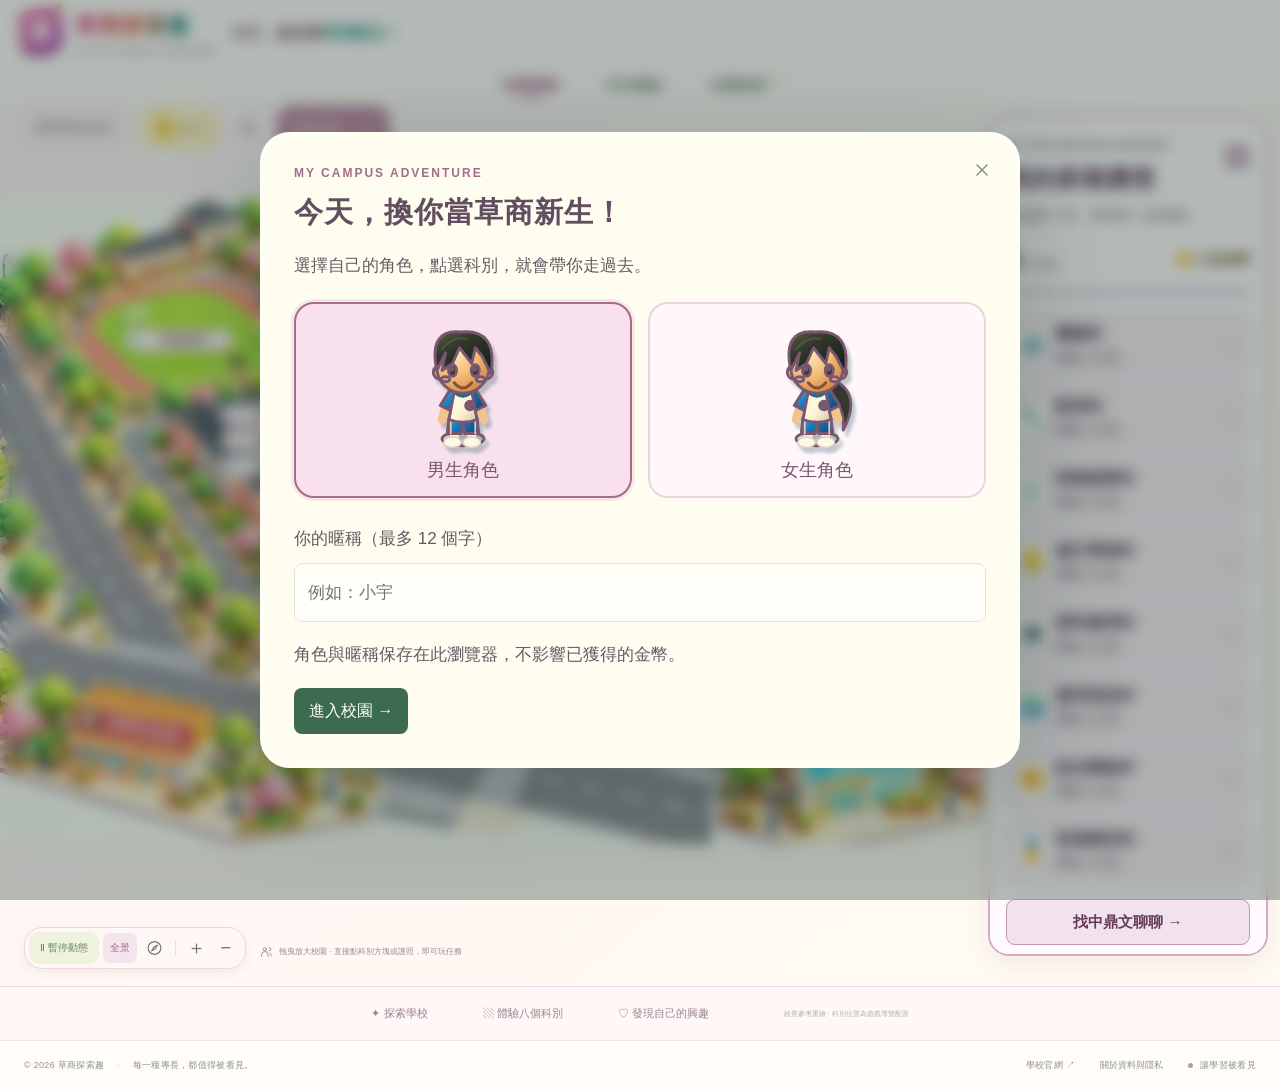
==== commit 969f21bd: "Add personalized student journeys and iPad multi-touch campus zoom" ====
--- a/index.html
+++ b/index.html
@@ -9,6 +9,7 @@
 <link rel="stylesheet" href="assets/campus.css">
 <link rel="stylesheet" href="assets/campus-layout.css?v=supporter-original1">
 <link rel="stylesheet" href="assets/data-processing-intro.css?v=shared-photos2">
+<link rel="stylesheet" href="assets/campus-player.css?v=player1">
 </head>
 <body>
 <svg class="icon-library" aria-hidden="true"><defs>
@@ -58,5 +59,7 @@
 <script src="assets/campus-guides.js?v=readable1" defer></script>
 <script src="assets/data-processing-intro.js?v=shared-photos2" defer></script>
 <script src="assets/business-management-intro.js?v=business-photos1" defer></script>
-<script src="assets/campus-app.js?v=business-photos1" defer></script>
+<script src="assets/campus-player.js?v=player1" defer></script>
+<script src="assets/campus-gestures.js?v=pinch1" defer></script>
+<script src="assets/campus-app.js?v=player-pinch1" defer></script>
 </body></html>
--- a/assets/campus-player.css
+++ b/assets/campus-player.css
@@ -0,0 +1 @@
+#player-profile{border:1px solid #ddb6c9;background:#fff0f5;color:#79576f;border-radius:20px;padding:10px 14px;max-width:200px;font-size:13px;min-height:44px}.player-choices{display:grid;grid-template-columns:1fr 1fr;gap:16px;margin:20px 0}.player-choices button{background:#fff7fa;border:2px solid #ead5df;border-radius:20px;padding:14px;font-size:18px;color:#79576f}.player-choices button[aria-pressed=true]{border-color:#ac688f;background:#f8e1ed;box-shadow:0 0 0 3px #ac688f22}.player-choices svg{display:block;width:100%;height:140px}.player-choices .animal-friend *{animation:none!important}#campus-player .animal-friend{filter:none}#campus-player .friend-bob{animation:none}#campus-player:not(.player-walking) *{animation:none!important}#player-travel{position:absolute;left:50%;top:12px;transform:translateX(-50%);background:#fff8df;border:1px solid #d8b96b;padding:12px 18px;border-radius:22px;z-index:5;max-width:90%;text-align:center;color:#795926;pointer-events:none}#map-viewport{touch-action:none;-webkit-user-select:none;user-select:none}@media(max-width:800px){#player-profile{font-size:12px;max-width:130px;padding:8px}.header-right{flex-wrap:wrap}#player-travel{font-size:13px;width:max-content}}@media(prefers-reduced-motion:reduce){#campus-player *{animation:none!important}}
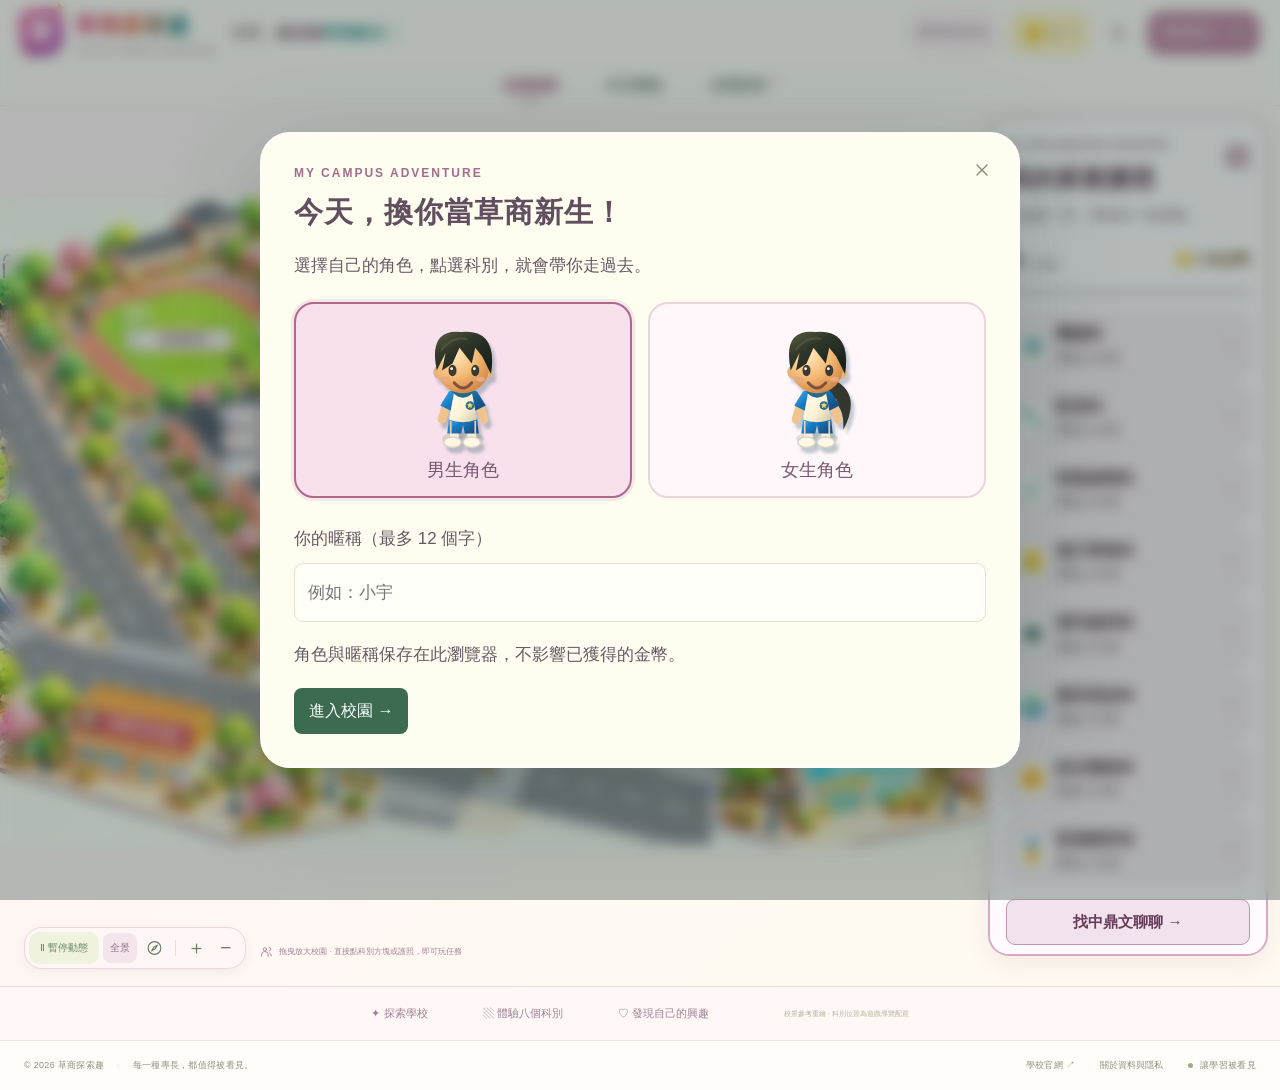
==== commit 7b06c546: "Fix player journey cancellation and mobile layout with native touch browser coverage" ====
--- a/index.html
+++ b/index.html
@@ -9,7 +9,7 @@
 <link rel="stylesheet" href="assets/campus.css">
 <link rel="stylesheet" href="assets/campus-layout.css?v=supporter-original1">
 <link rel="stylesheet" href="assets/data-processing-intro.css?v=shared-photos2">
-<link rel="stylesheet" href="assets/campus-player.css?v=player1">
+<link rel="stylesheet" href="assets/campus-player.css?v=player-review2">
 </head>
 <body>
 <svg class="icon-library" aria-hidden="true"><defs>
@@ -59,7 +59,7 @@
 <script src="assets/campus-guides.js?v=readable1" defer></script>
 <script src="assets/data-processing-intro.js?v=shared-photos2" defer></script>
 <script src="assets/business-management-intro.js?v=business-photos1" defer></script>
-<script src="assets/campus-player.js?v=player1" defer></script>
-<script src="assets/campus-gestures.js?v=pinch1" defer></script>
-<script src="assets/campus-app.js?v=player-pinch1" defer></script>
+<script src="assets/campus-player.js?v=player-review2" defer></script>
+<script src="assets/campus-gestures.js?v=pinch-review2" defer></script>
+<script src="assets/campus-app.js?v=player-pinch-review2" defer></script>
 </body></html>
--- a/assets/campus-player.css
+++ b/assets/campus-player.css
@@ -1 +1,8 @@
 #player-profile{border:1px solid #ddb6c9;background:#fff0f5;color:#79576f;border-radius:20px;padding:10px 14px;max-width:200px;font-size:13px;min-height:44px}.player-choices{display:grid;grid-template-columns:1fr 1fr;gap:16px;margin:20px 0}.player-choices button{background:#fff7fa;border:2px solid #ead5df;border-radius:20px;padding:14px;font-size:18px;color:#79576f}.player-choices button[aria-pressed=true]{border-color:#ac688f;background:#f8e1ed;box-shadow:0 0 0 3px #ac688f22}.player-choices svg{display:block;width:100%;height:140px}.player-choices .animal-friend *{animation:none!important}#campus-player .animal-friend{filter:none}#campus-player .friend-bob{animation:none}#campus-player:not(.player-walking) *{animation:none!important}#player-travel{position:absolute;left:50%;top:12px;transform:translateX(-50%);background:#fff8df;border:1px solid #d8b96b;padding:12px 18px;border-radius:22px;z-index:5;max-width:90%;text-align:center;color:#795926;pointer-events:none}#map-viewport{touch-action:none;-webkit-user-select:none;user-select:none}@media(max-width:800px){#player-profile{font-size:12px;max-width:130px;padding:8px}.header-right{flex-wrap:wrap}#player-travel{font-size:13px;width:max-content}}@media(prefers-reduced-motion:reduce){#campus-player *{animation:none!important}}
+
+/* Keep the existing uniform materials and ground anchor, without SVG strokes. */
+.player-choices svg,#campus-player{stroke:none}#campus-player .player-body *{animation:none!important}#campus-player .player-body>.animal-friend>ellipse{display:none}
+#player-travel{display:flex;align-items:center;gap:12px;pointer-events:auto}#cancel-player-travel{flex-shrink:0;border-radius:18px;background:#754e6b;color:white;min-height:44px;padding:9px 14px;font-size:15px}#player-profile{overflow:hidden;text-overflow:ellipsis;white-space:nowrap}
+@media(min-width:801px) and (max-width:1500px){.header{display:grid;grid-template-columns:minmax(0,1fr) auto;grid-template-rows:65px 41px;height:106px;gap:0 14px;padding:0 20px}.header-identity{grid-column:1;grid-row:1;gap:14px}.header-slogan{font-size:15px}.header-right{grid-column:2;grid-row:1}.header nav{grid-column:1/-1;grid-row:2;position:static;height:41px;justify-content:center;gap:40px}#player-profile{max-width:145px;font-size:12px;padding:8px}.header .nav-btn.active:after{bottom:5px}}
+@media(min-width:801px) and (max-width:1100px){.header-right .visit-btn{display:none}}
+@media(max-width:800px){.header{grid-template-columns:minmax(0,1fr) auto 34px;grid-template-rows:auto auto auto 42px}.header-right{display:contents}.header .brand{grid-column:1;white-space:nowrap}.header #quest-wallet{grid-column:2;grid-row:1}.header .search-toggle{grid-column:3;grid-row:1}.header-slogan{grid-column:1/-1;grid-row:2}.header #player-profile{grid-column:1/-1;grid-row:3;justify-self:start;max-width:100%;margin:6px 0 8px}.header nav{grid-row:4}#player-travel{top:8px;width:calc(100% - 24px);max-width:none;gap:8px;padding:8px 10px;font-size:13px}#player-travel>span{flex:1}}
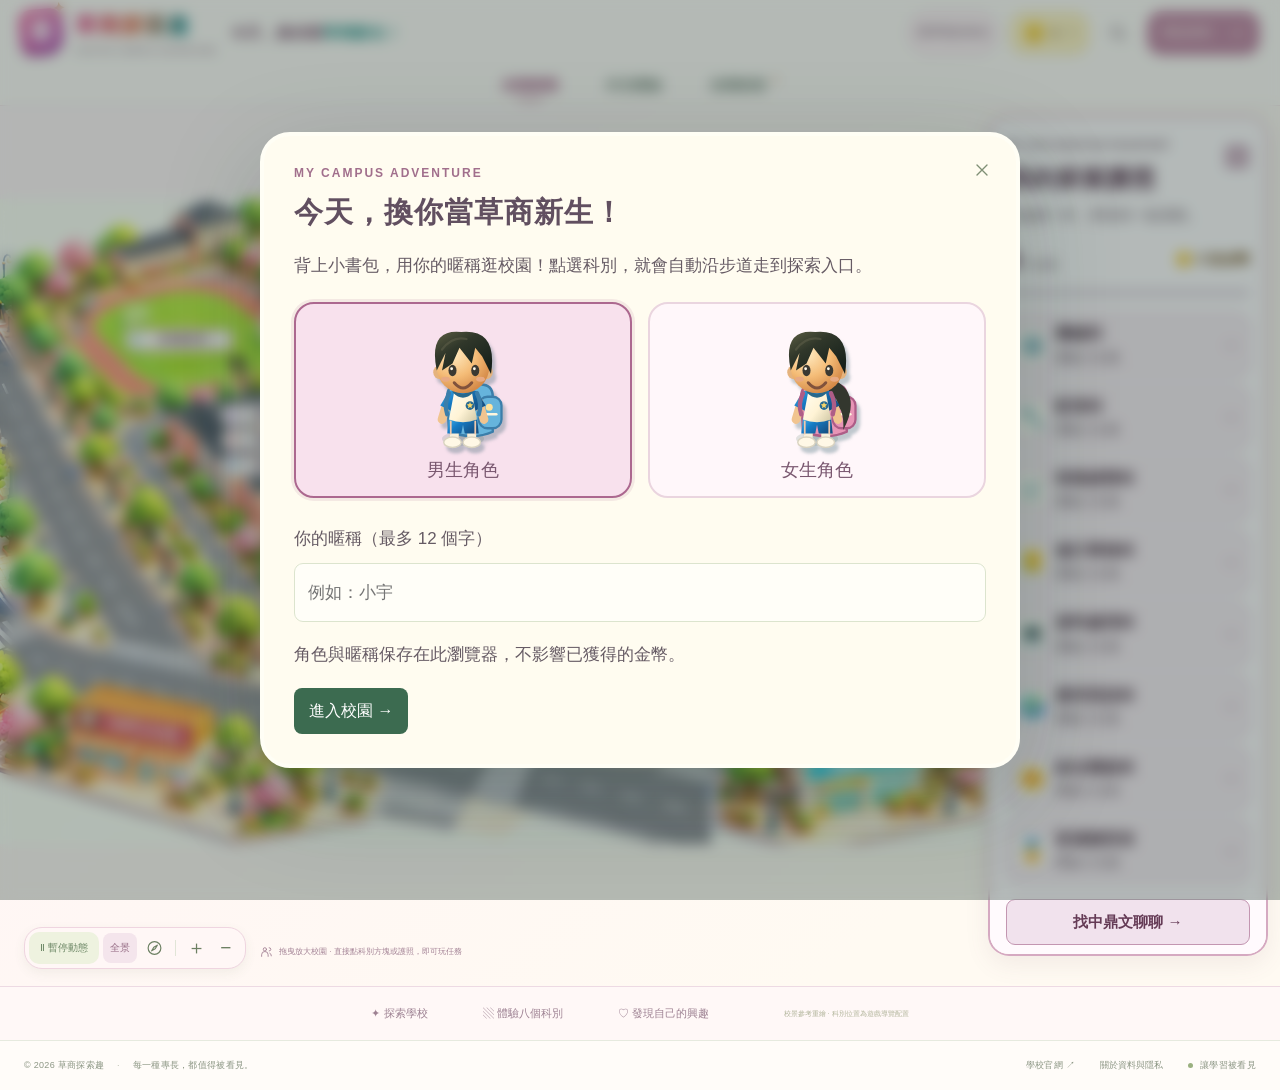
==== commit da3e6e4b: "Give personalized campus students backpacks and nickname plates" ====
--- a/index.html
+++ b/index.html
@@ -55,11 +55,11 @@
 <script src="assets/campus-map.js?v=header-supporter3d1" defer></script>
 <script src="assets/campus-navigation.js?v=header-supporter3d1" defer></script>
 <script src="assets/campus-visitor.js?v=supporter-cutout1" defer></script>
-<script src="assets/campus-missions.js" defer></script>
+<script src="assets/campus-missions.js?v=backpack-player1" defer></script>
 <script src="assets/campus-guides.js?v=readable1" defer></script>
 <script src="assets/data-processing-intro.js?v=shared-photos2" defer></script>
 <script src="assets/business-management-intro.js?v=business-photos1" defer></script>
-<script src="assets/campus-player.js?v=player-review2" defer></script>
+<script src="assets/campus-player.js?v=backpack-player1" defer></script>
 <script src="assets/campus-gestures.js?v=pinch-review2" defer></script>
 <script src="assets/campus-app.js?v=player-pinch-review2" defer></script>
 </body></html>
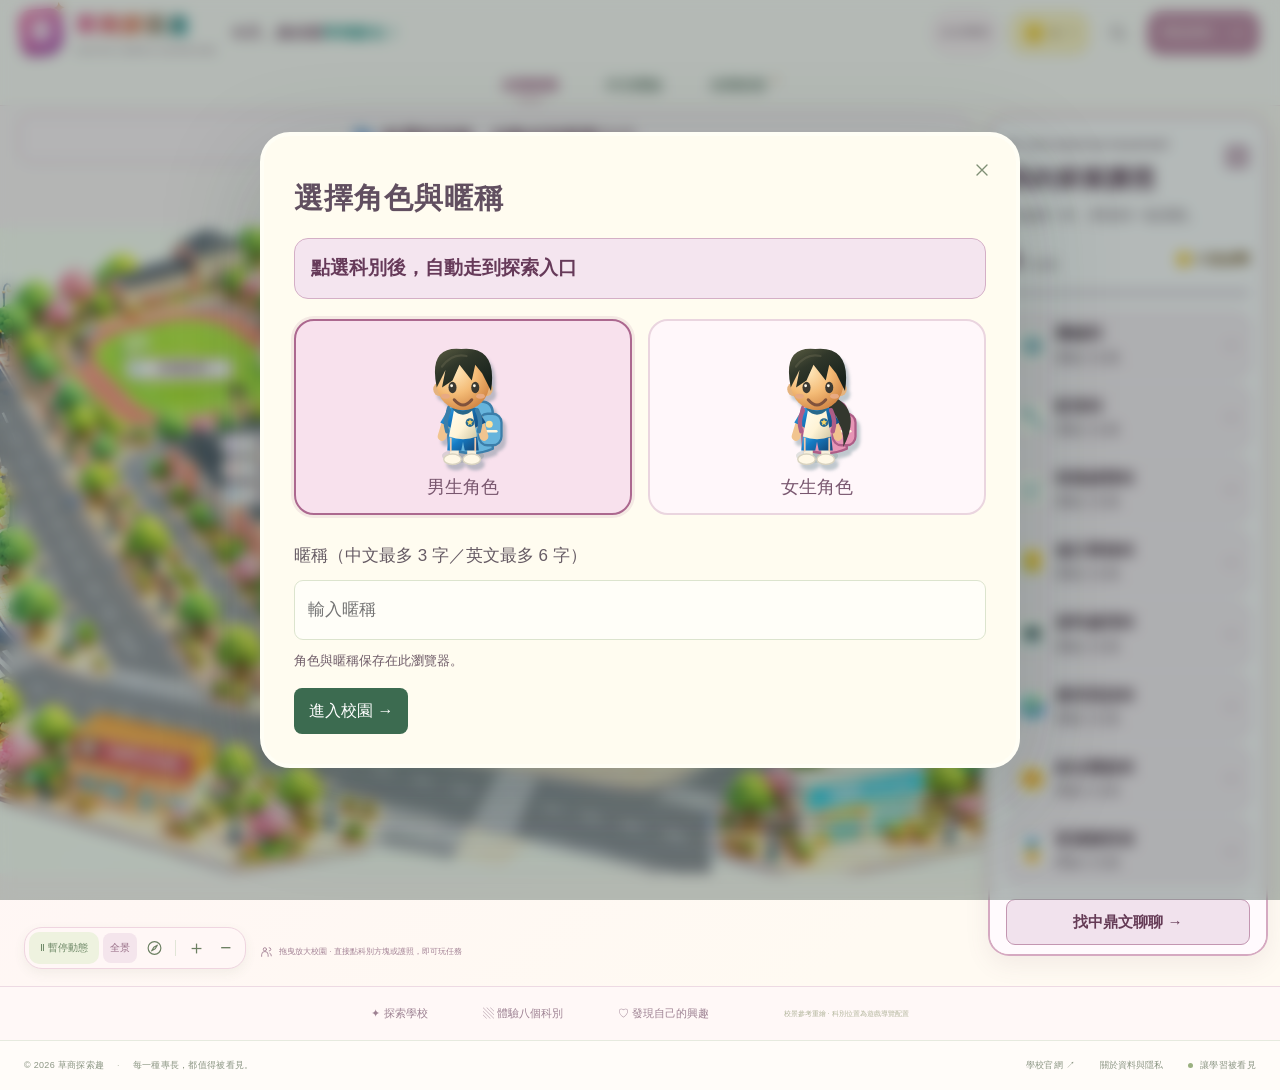
==== commit 1419bef6: "Limit nicknames and clearly explain automatic campus walks" ====
--- a/index.html
+++ b/index.html
@@ -9,7 +9,7 @@
 <link rel="stylesheet" href="assets/campus.css">
 <link rel="stylesheet" href="assets/campus-layout.css?v=supporter-original1">
 <link rel="stylesheet" href="assets/data-processing-intro.css?v=shared-photos2">
-<link rel="stylesheet" href="assets/campus-player.css?v=player-review2">
+<link rel="stylesheet" href="assets/campus-player.css?v=nickname-guide1">
 </head>
 <body>
 <svg class="icon-library" aria-hidden="true"><defs>
@@ -34,6 +34,7 @@
 </header>
 <main>
 <section class="map-page" id="map-page">
+<p class="player-walk-guide"><span aria-hidden="true">👣</span> 點選科別後，自動走到探索入口</p>
 <div id="map-viewport" class="map-viewport" aria-label="可拖曳、縮放與選取的立體校園地圖"><svg id="campus-map" viewBox="0 0 1240 815" role="group" aria-label="草商探索趣互動地圖"><defs><linearGradient id="student-skin" x1="0" y1="0" x2=".85" y2="1"><stop stop-color="#ffe5b8"/><stop offset=".55" stop-color="#efbf83"/><stop offset="1" stop-color="#d89d65"/></linearGradient><linearGradient id="student-hair" x2="1" y2="1"><stop stop-color="#575749"/><stop offset=".5" stop-color="#2c3029"/><stop offset="1" stop-color="#1f251f"/></linearGradient><linearGradient id="uniform-blue" x2="1" y2="1"><stop stop-color="#307eac"/><stop offset="1" stop-color="#1b537b"/></linearGradient><filter id="shadow" x="-40%" y="-50%" width="180%" height="230%"><feGaussianBlur stdDeviation="12"/></filter><filter id="soft-shadow" x="-50%" y="-50%" width="200%" height="230%"><feDropShadow dx="0" dy="7" stdDeviation="5" flood-color="#356855" flood-opacity=".16"/></filter><linearGradient id="water" x2="0" y2="1"><stop stop-color="#d2e9e5"/><stop offset="1" stop-color="#c3e1db"/></linearGradient><pattern id="water-grid" width="55" height="32" patternUnits="userSpaceOnUse"><path d="M23 17q6 3 12 0" stroke="#86bdb1" stroke-width="1" fill="none" opacity=".24"/></pattern></defs><g id="map-world"></g></svg></div>
 <div class="map-caption"><span class="tiny-orbit"></span>每個科別，都有新的可能<span class="caption-line"></span><span>點選科別方塊，開始體驗</span></div>
 <aside class="passport-panel" id="passport-panel" aria-label="探索護照"></aside><aside class="live-panel" hidden><div class="panel-top"><div><span class="eyebrow">CAMPUS HAPPENINGS</span><h2>校園裡，正在發生</h2></div><span class="pulse-label"><i></i><span id="live-label">DEMO</span></span></div><div class="panel-tabs"><button class="active" data-feed="all">最新動態</button><button data-feed="event">活動消息</button></div><div id="feed-list" aria-live="polite"></div><button class="all-activity" data-view="activity">看看校園的大小事 <svg><use href="#i-arrow"/></svg></button><div class="bot-note"><span class="bot-face">▣</span><span>TA bot 的校園觀測站<small id="bot-note">示範動態 · 尚未連接 Discord</small></span><button class="icon-btn" id="connect-bot" aria-label="設定 TA bot 資料來源"><svg><use href="#i-settings"/></svg></button></div></aside>
@@ -59,7 +60,7 @@
 <script src="assets/campus-guides.js?v=readable1" defer></script>
 <script src="assets/data-processing-intro.js?v=shared-photos2" defer></script>
 <script src="assets/business-management-intro.js?v=business-photos1" defer></script>
-<script src="assets/campus-player.js?v=backpack-player1" defer></script>
+<script src="assets/campus-player.js?v=nickname-guide1" defer></script>
 <script src="assets/campus-gestures.js?v=pinch-review2" defer></script>
 <script src="assets/campus-app.js?v=player-pinch-review2" defer></script>
 </body></html>
--- a/assets/campus-player.css
+++ b/assets/campus-player.css
@@ -6,3 +6,9 @@
 @media(min-width:801px) and (max-width:1500px){.header{display:grid;grid-template-columns:minmax(0,1fr) auto;grid-template-rows:65px 41px;height:106px;gap:0 14px;padding:0 20px}.header-identity{grid-column:1;grid-row:1;gap:14px}.header-slogan{font-size:15px}.header-right{grid-column:2;grid-row:1}.header nav{grid-column:1/-1;grid-row:2;position:static;height:41px;justify-content:center;gap:40px}#player-profile{max-width:145px;font-size:12px;padding:8px}.header .nav-btn.active:after{bottom:5px}}
 @media(min-width:801px) and (max-width:1100px){.header-right .visit-btn{display:none}}
 @media(max-width:800px){.header{grid-template-columns:minmax(0,1fr) auto 34px;grid-template-rows:auto auto auto 42px}.header-right{display:contents}.header .brand{grid-column:1;white-space:nowrap}.header #quest-wallet{grid-column:2;grid-row:1}.header .search-toggle{grid-column:3;grid-row:1}.header-slogan{grid-column:1/-1;grid-row:2}.header #player-profile{grid-column:1/-1;grid-row:3;justify-self:start;max-width:100%;margin:6px 0 8px}.header nav{grid-row:4}#player-travel{top:8px;width:calc(100% - 24px);max-width:none;gap:8px;padding:8px 10px;font-size:13px}#player-travel>span{flex:1}}
+
+/* Short nicknames and a persistent, readable walk instruction. */
+.dialog .player-walk-instruction{font-size:19px;font-weight:700;line-height:1.6;background:#f4e5ef;border:1px solid #d4afc6;color:#663a59;padding:14px 16px;border-radius:14px}.dialog .player-name-error{color:#94354a;font-size:16px;margin:8px 0}.player-storage-note{display:block;color:#6f5c68;font-size:13px;margin:12px 0 18px}
+.player-walk-guide{position:absolute;top:8px;left:18px;right:310px;margin:0;min-height:44px;display:flex;align-items:center;justify-content:center;gap:8px;border:1px solid #d0a5c0;border-radius:14px;background:#fff2f8;color:#65364f;font-size:18px;font-weight:750;line-height:1.5;padding:10px 14px;pointer-events:none}.map-page:has(#player-travel) .player-walk-guide{visibility:hidden}
+@media(min-width:801px){.map-viewport{top:66px;height:calc(100% - 123px)}}
+@media(max-width:800px){.player-walk-guide{top:8px;left:12px;right:12px;font-size:17px;min-height:44px;padding:9px 10px}.map-page{padding-top:713px}.map-viewport{top:60px}.map-controls{top:622px}.map-hint{top:670px}.map-page.map-panorama{padding-top:433px}.map-panorama .map-viewport{top:60px}.map-panorama .map-controls{top:342px}.map-panorama .map-hint{top:390px}.dialog .player-walk-instruction{font-size:18px}}
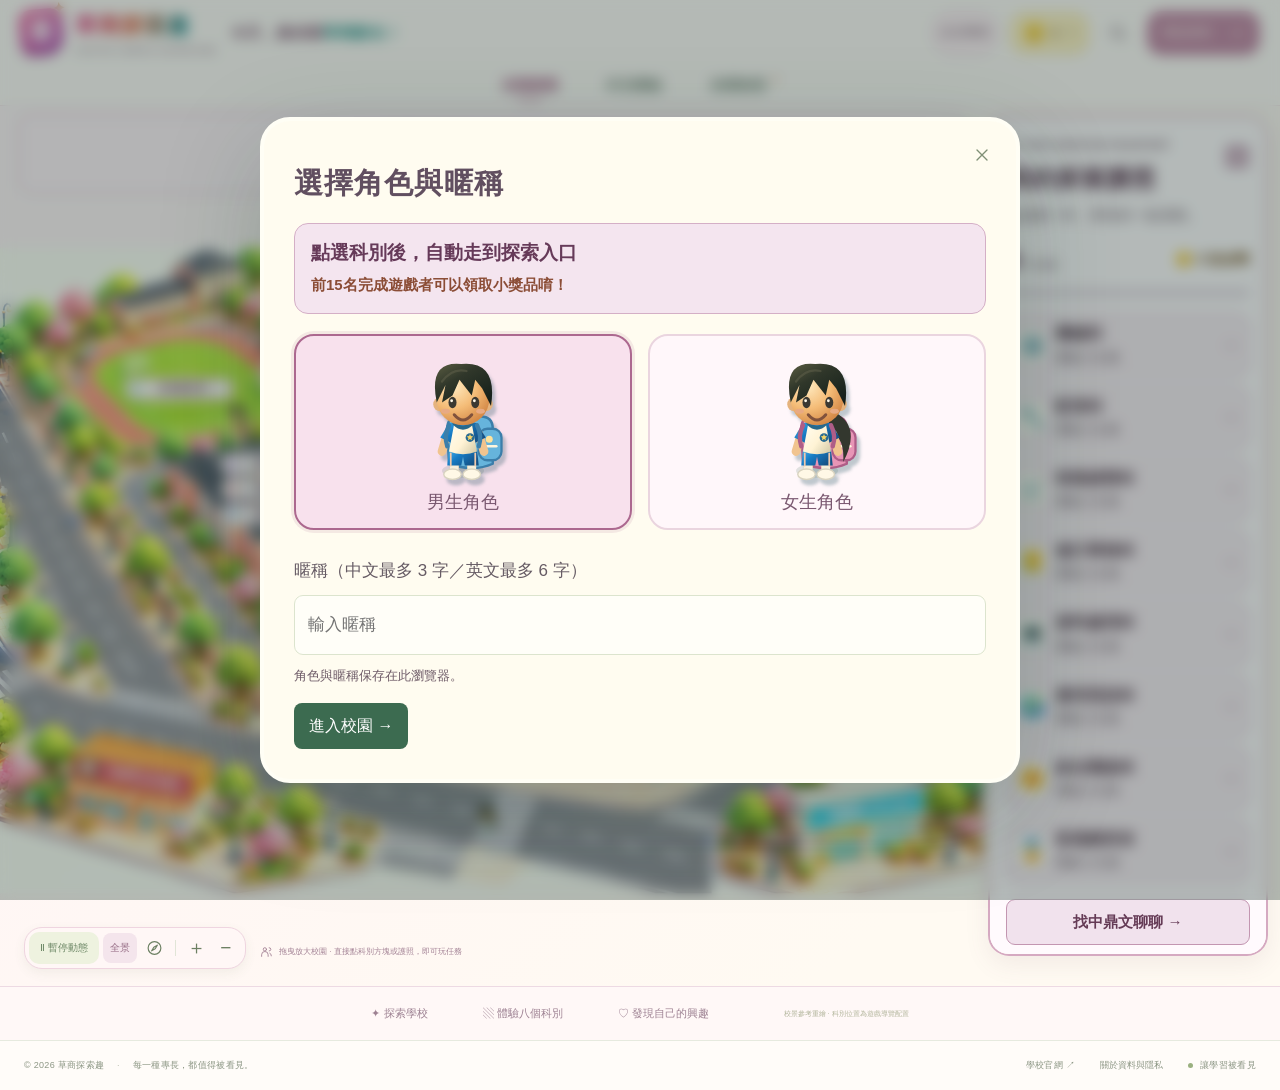
==== commit cc1b690e: "Add shared completion ranking and first fifteen prize flow" ====
--- a/index.html
+++ b/index.html
@@ -10,6 +10,7 @@
 <link rel="stylesheet" href="assets/campus-layout.css?v=supporter-original1">
 <link rel="stylesheet" href="assets/data-processing-intro.css?v=shared-photos2">
 <link rel="stylesheet" href="assets/campus-player.css?v=nickname-guide1">
+<link rel="stylesheet" href="assets/campus-rewards.css?v=ranked-prizes1">
 </head>
 <body>
 <svg class="icon-library" aria-hidden="true"><defs>
@@ -34,7 +35,7 @@
 </header>
 <main>
 <section class="map-page" id="map-page">
-<p class="player-walk-guide"><span aria-hidden="true">👣</span> 點選科別後，自動走到探索入口</p>
+<div class="player-walk-guide"><span aria-hidden="true">👣</span><div><strong>點選科別後，自動走到探索入口</strong><small>前15名完成遊戲者可以領取小獎品唷！</small></div></div>
 <div id="map-viewport" class="map-viewport" aria-label="可拖曳、縮放與選取的立體校園地圖"><svg id="campus-map" viewBox="0 0 1240 815" role="group" aria-label="草商探索趣互動地圖"><defs><linearGradient id="student-skin" x1="0" y1="0" x2=".85" y2="1"><stop stop-color="#ffe5b8"/><stop offset=".55" stop-color="#efbf83"/><stop offset="1" stop-color="#d89d65"/></linearGradient><linearGradient id="student-hair" x2="1" y2="1"><stop stop-color="#575749"/><stop offset=".5" stop-color="#2c3029"/><stop offset="1" stop-color="#1f251f"/></linearGradient><linearGradient id="uniform-blue" x2="1" y2="1"><stop stop-color="#307eac"/><stop offset="1" stop-color="#1b537b"/></linearGradient><filter id="shadow" x="-40%" y="-50%" width="180%" height="230%"><feGaussianBlur stdDeviation="12"/></filter><filter id="soft-shadow" x="-50%" y="-50%" width="200%" height="230%"><feDropShadow dx="0" dy="7" stdDeviation="5" flood-color="#356855" flood-opacity=".16"/></filter><linearGradient id="water" x2="0" y2="1"><stop stop-color="#d2e9e5"/><stop offset="1" stop-color="#c3e1db"/></linearGradient><pattern id="water-grid" width="55" height="32" patternUnits="userSpaceOnUse"><path d="M23 17q6 3 12 0" stroke="#86bdb1" stroke-width="1" fill="none" opacity=".24"/></pattern></defs><g id="map-world"></g></svg></div>
 <div class="map-caption"><span class="tiny-orbit"></span>每個科別，都有新的可能<span class="caption-line"></span><span>點選科別方塊，開始體驗</span></div>
 <aside class="passport-panel" id="passport-panel" aria-label="探索護照"></aside><aside class="live-panel" hidden><div class="panel-top"><div><span class="eyebrow">CAMPUS HAPPENINGS</span><h2>校園裡，正在發生</h2></div><span class="pulse-label"><i></i><span id="live-label">DEMO</span></span></div><div class="panel-tabs"><button class="active" data-feed="all">最新動態</button><button data-feed="event">活動消息</button></div><div id="feed-list" aria-live="polite"></div><button class="all-activity" data-view="activity">看看校園的大小事 <svg><use href="#i-arrow"/></svg></button><div class="bot-note"><span class="bot-face">▣</span><span>TA bot 的校園觀測站<small id="bot-note">示範動態 · 尚未連接 Discord</small></span><button class="icon-btn" id="connect-bot" aria-label="設定 TA bot 資料來源"><svg><use href="#i-settings"/></svg></button></div></aside>
@@ -51,7 +52,9 @@
 <div class="toast" id="toast" role="status" hidden></div>
 <script src="assets/curriculum-data.js" defer></script>
 <script src="assets/campus-life.js?v=header-supporter3d1" defer></script>
-<script src="assets/campus-quests.js?v=readable1" defer></script>
+<script src="assets/reward-config.js?v=ranked-prizes1" defer></script>
+<script src="assets/campus-rewards.js?v=ranked-prizes1" defer></script>
+<script src="assets/campus-quests.js?v=ranked-prizes1" defer></script>
 <script src="assets/campus-art.js" defer></script>
 <script src="assets/campus-map.js?v=header-supporter3d1" defer></script>
 <script src="assets/campus-navigation.js?v=header-supporter3d1" defer></script>
@@ -60,7 +63,7 @@
 <script src="assets/campus-guides.js?v=readable1" defer></script>
 <script src="assets/data-processing-intro.js?v=shared-photos2" defer></script>
 <script src="assets/business-management-intro.js?v=business-photos1" defer></script>
-<script src="assets/campus-player.js?v=nickname-guide1" defer></script>
+<script src="assets/campus-player.js?v=ranked-prizes1" defer></script>
 <script src="assets/campus-gestures.js?v=pinch-review2" defer></script>
-<script src="assets/campus-app.js?v=player-pinch-review2" defer></script>
+<script src="assets/campus-app.js?v=ranked-prizes1" defer></script>
 </body></html>
--- a/assets/campus-rewards.css
+++ b/assets/campus-rewards.css
@@ -0,0 +1,4 @@
+.completion-reward{text-align:center;padding:4px 0 14px}.completion-npc .scooter-portrait{width:110px;height:115px}.completion-reward h2{margin:8px 0 18px}.completion-rank{display:inline-flex;align-items:baseline;gap:10px;padding:12px 26px;margin:0 0 12px;border-radius:22px;background:#ffeab8;color:#725025;font-size:24px;font-weight:750}.completion-rank strong{font-size:48px;line-height:1.2}.dialog .completion-message{font-size:23px;line-height:1.8;font-weight:700;color:#65445c}.completion-ticket{border:2px dashed #cf99b6;border-radius:18px;padding:16px;background:#fff2f7;margin:18px auto;max-width:410px}.completion-ticket b,.completion-ticket span,.completion-ticket small{display:block}.completion-ticket span{font-size:22px;letter-spacing:1px;margin:8px 0;color:#6b3e59}.completion-ticket small{font-size:15px;color:#725e6b}.completion-reward .form-actions{justify-content:center}.dialog .completion-total{font-size:17px;color:#725e6b}
+.player-walk-guide>div{min-width:0}.player-walk-guide strong,.player-walk-guide small{display:block}.player-walk-guide small,.dialog .player-prize-promo{font-size:15px;line-height:1.5;font-weight:650;color:#8b4d36;margin:5px 0 0}.player-walk-guide{min-height:80px}
+@media(min-width:801px){.map-viewport{top:106px;height:calc(100% - 163px)}}
+@media(max-width:800px){.dialog .completion-message{font-size:21px}.completion-rank strong{font-size:42px}.completion-ticket span{font-size:19px}.player-walk-guide{min-height:88px}.map-page{padding-top:769px}.map-viewport{top:116px}.map-controls{top:678px}.map-hint{top:726px}.map-page.map-panorama{padding-top:489px}.map-panorama .map-viewport{top:116px}.map-panorama .map-controls{top:398px}.map-panorama .map-hint{top:446px}}
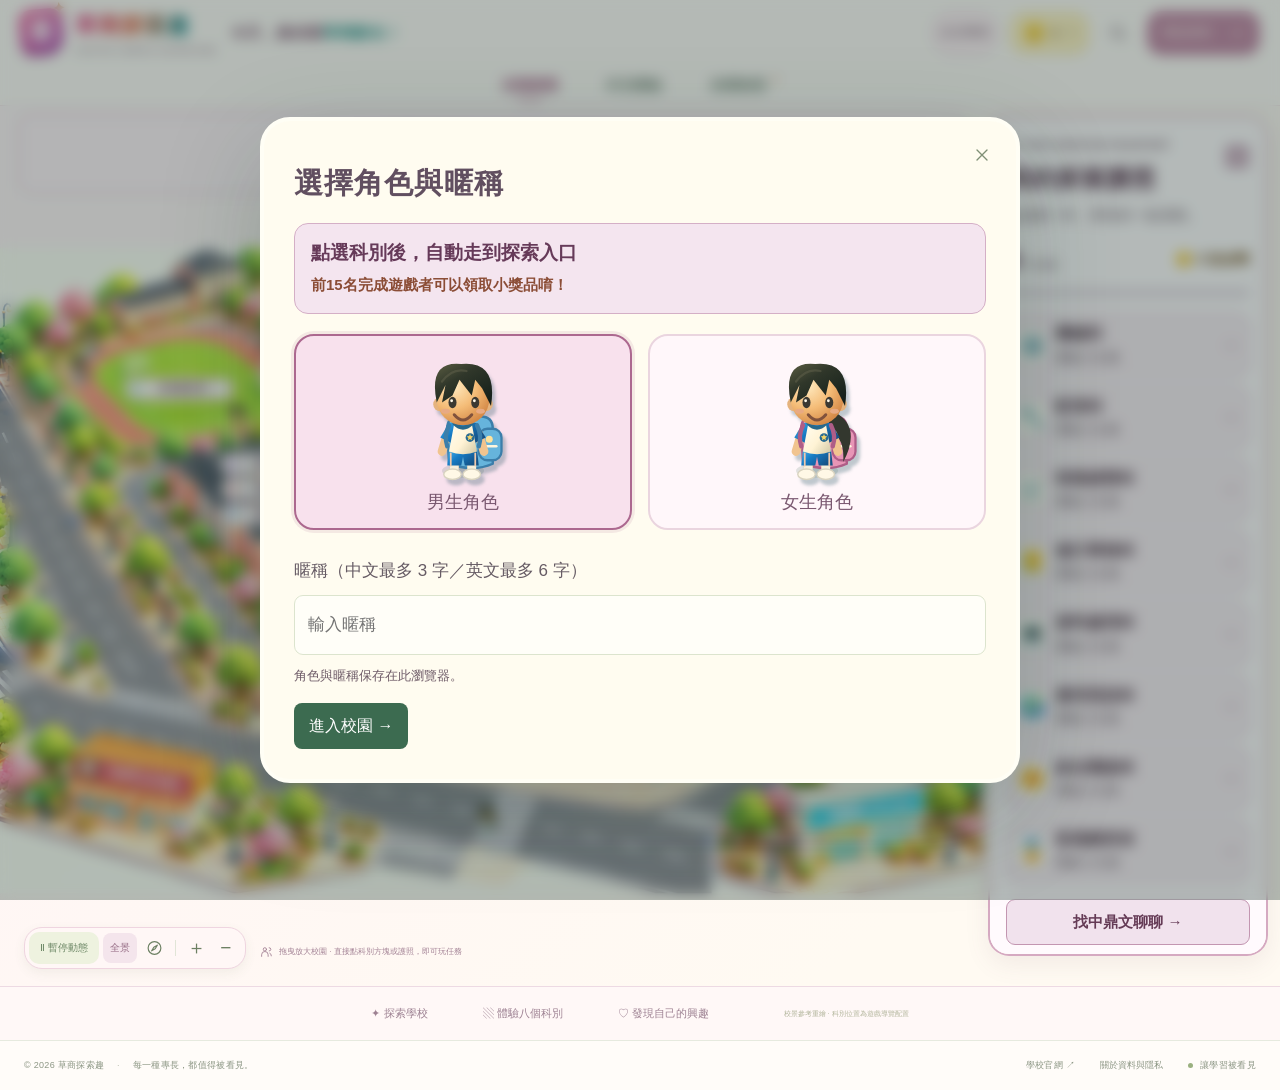
==== commit 2cd215c4: "Connect the provided GAS completion counter and preserve saved ranks" ====
--- a/index.html
+++ b/index.html
@@ -10,7 +10,7 @@
 <link rel="stylesheet" href="assets/campus-layout.css?v=supporter-original1">
 <link rel="stylesheet" href="assets/data-processing-intro.css?v=shared-photos2">
 <link rel="stylesheet" href="assets/campus-player.css?v=nickname-guide1">
-<link rel="stylesheet" href="assets/campus-rewards.css?v=ranked-prizes1">
+<link rel="stylesheet" href="assets/campus-rewards.css?v=gas-clear1">
 </head>
 <body>
 <svg class="icon-library" aria-hidden="true"><defs>
@@ -52,9 +52,9 @@
 <div class="toast" id="toast" role="status" hidden></div>
 <script src="assets/curriculum-data.js" defer></script>
 <script src="assets/campus-life.js?v=header-supporter3d1" defer></script>
-<script src="assets/reward-config.js?v=ranked-prizes1" defer></script>
-<script src="assets/campus-rewards.js?v=ranked-prizes1" defer></script>
-<script src="assets/campus-quests.js?v=ranked-prizes1" defer></script>
+<script src="assets/reward-config.js?v=gas-clear1" defer></script>
+<script src="assets/campus-rewards.js?v=gas-clear1" defer></script>
+<script src="assets/campus-quests.js?v=gas-clear1" defer></script>
 <script src="assets/campus-art.js" defer></script>
 <script src="assets/campus-map.js?v=header-supporter3d1" defer></script>
 <script src="assets/campus-navigation.js?v=header-supporter3d1" defer></script>
@@ -63,7 +63,7 @@
 <script src="assets/campus-guides.js?v=readable1" defer></script>
 <script src="assets/data-processing-intro.js?v=shared-photos2" defer></script>
 <script src="assets/business-management-intro.js?v=business-photos1" defer></script>
-<script src="assets/campus-player.js?v=ranked-prizes1" defer></script>
+<script src="assets/campus-player.js?v=gas-clear1" defer></script>
 <script src="assets/campus-gestures.js?v=pinch-review2" defer></script>
-<script src="assets/campus-app.js?v=ranked-prizes1" defer></script>
+<script src="assets/campus-app.js?v=gas-clear1" defer></script>
 </body></html>
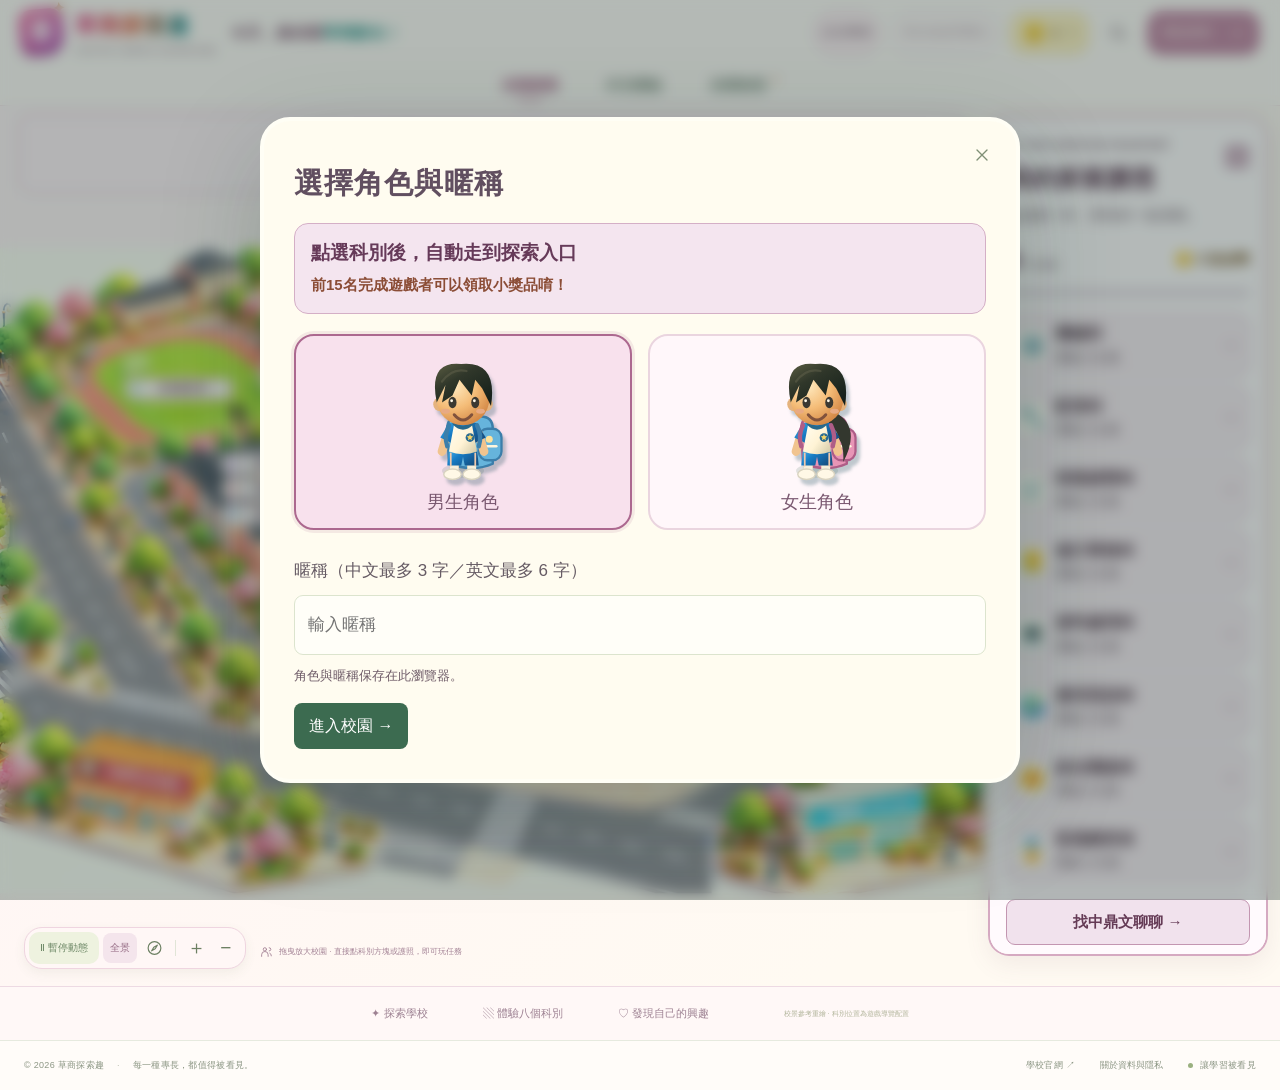
==== commit dd074fb8: "Add playthrough logout while retaining completion ranks" ====
--- a/index.html
+++ b/index.html
@@ -9,7 +9,7 @@
 <link rel="stylesheet" href="assets/campus.css">
 <link rel="stylesheet" href="assets/campus-layout.css?v=supporter-original1">
 <link rel="stylesheet" href="assets/data-processing-intro.css?v=shared-photos2">
-<link rel="stylesheet" href="assets/campus-player.css?v=nickname-guide1">
+<link rel="stylesheet" href="assets/campus-player.css?v=restart-round1">
 <link rel="stylesheet" href="assets/campus-rewards.css?v=gas-clear1">
 </head>
 <body>
@@ -63,7 +63,7 @@
 <script src="assets/campus-guides.js?v=readable1" defer></script>
 <script src="assets/data-processing-intro.js?v=shared-photos2" defer></script>
 <script src="assets/business-management-intro.js?v=business-photos1" defer></script>
-<script src="assets/campus-player.js?v=gas-clear1" defer></script>
+<script src="assets/campus-player.js?v=restart-round1" defer></script>
 <script src="assets/campus-gestures.js?v=pinch-review2" defer></script>
 <script src="assets/campus-app.js?v=gas-clear1" defer></script>
 </body></html>
--- a/assets/campus-player.css
+++ b/assets/campus-player.css
@@ -12,3 +12,8 @@
 .player-walk-guide{position:absolute;top:8px;left:18px;right:310px;margin:0;min-height:44px;display:flex;align-items:center;justify-content:center;gap:8px;border:1px solid #d0a5c0;border-radius:14px;background:#fff2f8;color:#65364f;font-size:18px;font-weight:750;line-height:1.5;padding:10px 14px;pointer-events:none}.map-page:has(#player-travel) .player-walk-guide{visibility:hidden}
 @media(min-width:801px){.map-viewport{top:66px;height:calc(100% - 123px)}}
 @media(max-width:800px){.player-walk-guide{top:8px;left:12px;right:12px;font-size:17px;min-height:44px;padding:9px 10px}.map-page{padding-top:713px}.map-viewport{top:60px}.map-controls{top:622px}.map-hint{top:670px}.map-page.map-panorama{padding-top:433px}.map-panorama .map-viewport{top:60px}.map-panorama .map-controls{top:342px}.map-panorama .map-hint{top:390px}.dialog .player-walk-instruction{font-size:18px}}
+
+/* Restart only the playthrough; completed global ranks remain preserved. */
+#player-restart{border:1px solid #c79cb5;background:#fff6f8;color:#713c5e;border-radius:18px;min-height:44px;padding:9px 12px;font-size:13px;white-space:nowrap}#player-restart:hover:not(:disabled){background:#f4e1ed}#player-restart:disabled{opacity:.5;cursor:default}.player-choice-actions{display:flex;flex-wrap:wrap;gap:12px;align-items:center}.player-choice-actions button{min-height:46px}
+@media(min-width:801px) and (max-width:1500px){#player-restart{font-size:12px;padding:8px 10px}}
+@media(max-width:800px){.header #player-profile{grid-column:1;max-width:100%}.header #player-restart{grid-column:2/-1;grid-row:3;justify-self:end;font-size:12px;padding:8px;margin:6px 0 8px}.player-choice-actions{flex-direction:column;align-items:stretch}.player-choice-actions button{width:100%}}
